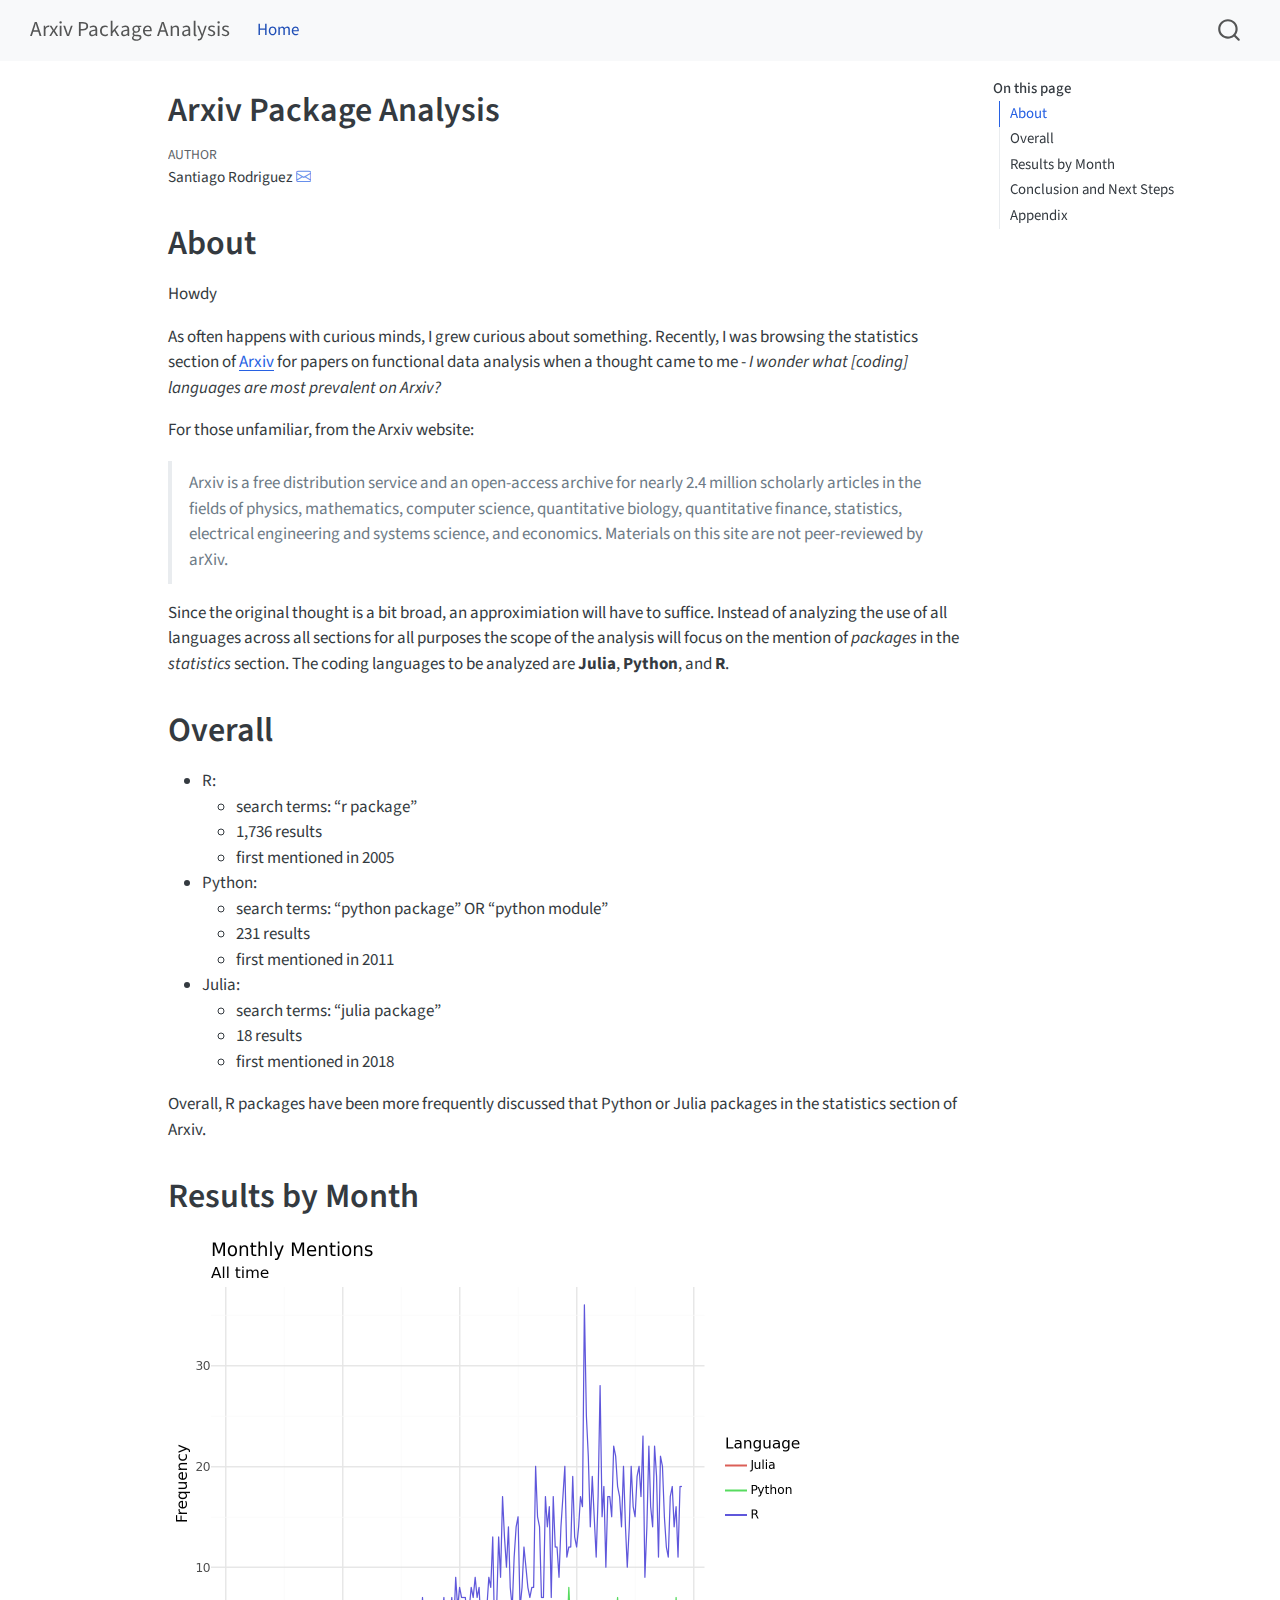
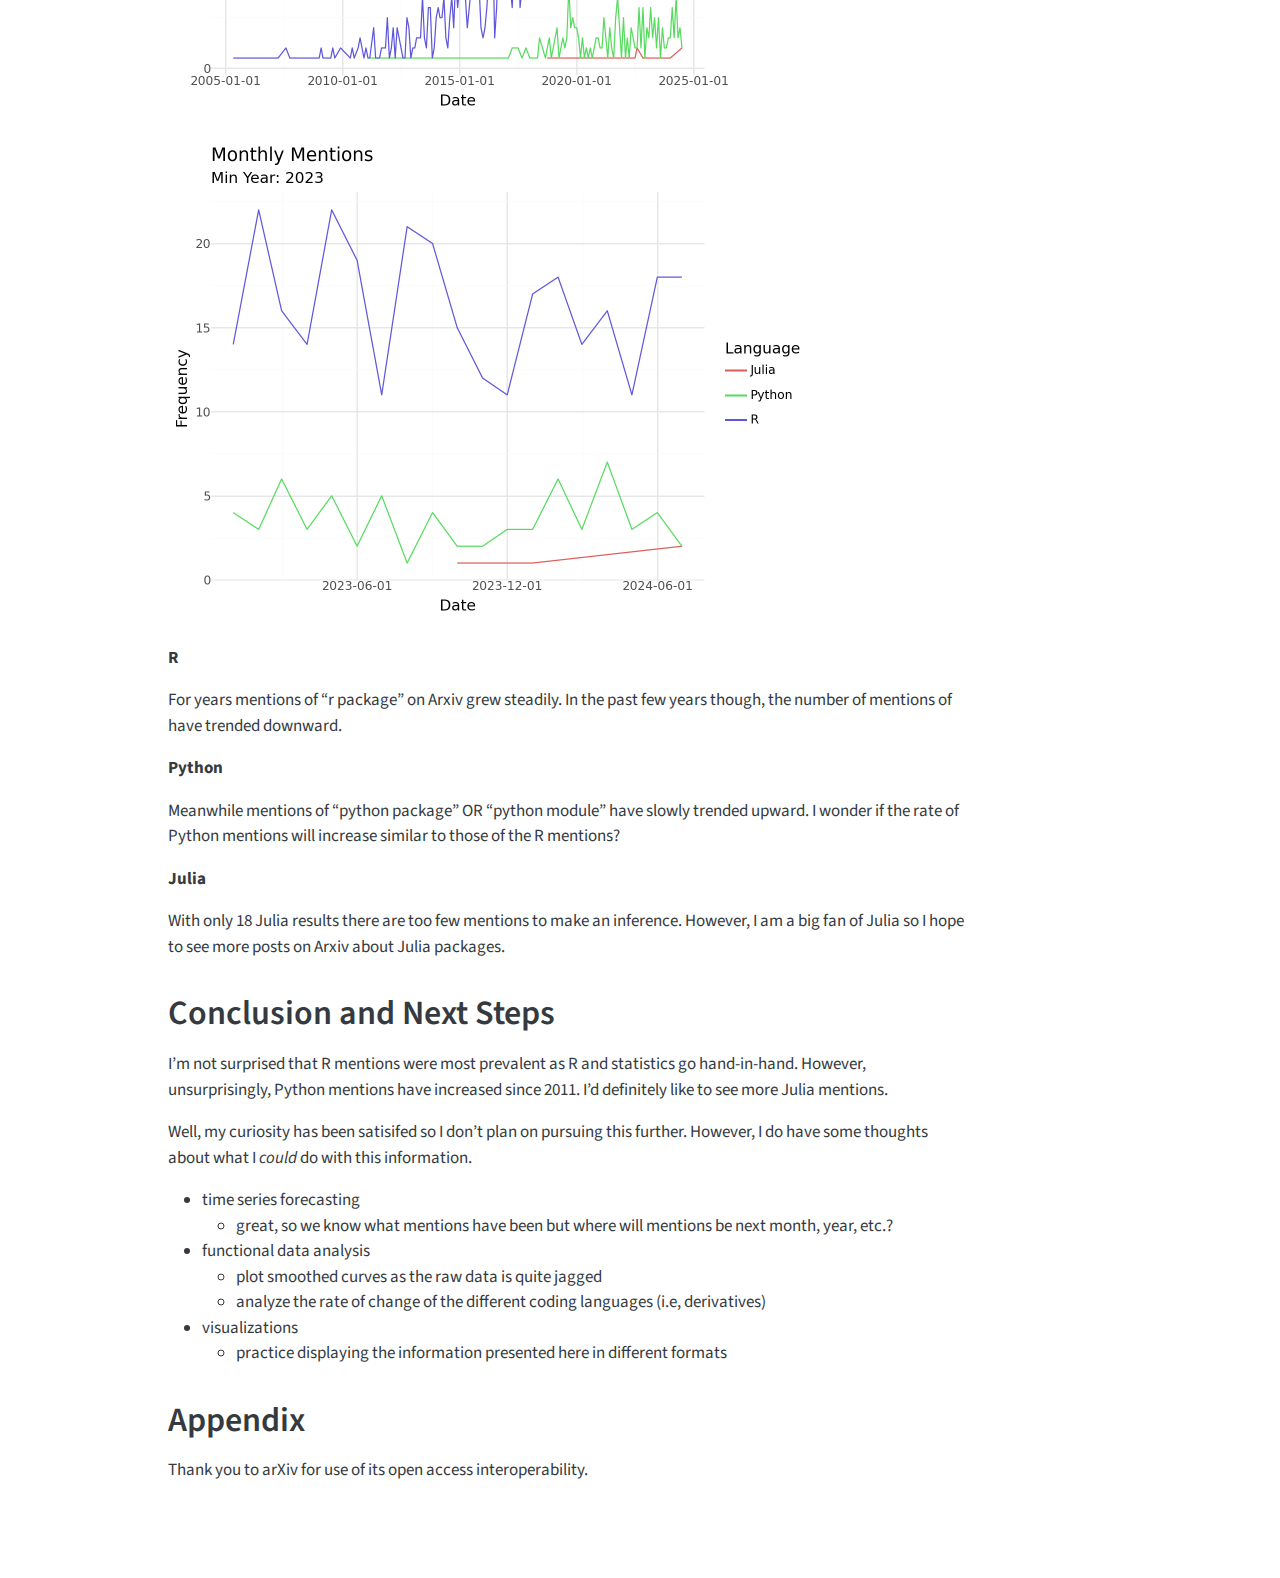
==== docs/index.html @ 2f2818fb "rm ./analysis in favor of keeping things in root" ====
<!DOCTYPE html>
<html xmlns="http://www.w3.org/1999/xhtml" lang="en" xml:lang="en"><head>

<meta charset="utf-8">
<meta name="generator" content="quarto-1.5.54">

<meta name="viewport" content="width=device-width, initial-scale=1.0, user-scalable=yes">

<meta name="author" content="Santiago Rodriguez">

<title>Arxiv Package Analysis</title>
<style>
code{white-space: pre-wrap;}
span.smallcaps{font-variant: small-caps;}
div.columns{display: flex; gap: min(4vw, 1.5em);}
div.column{flex: auto; overflow-x: auto;}
div.hanging-indent{margin-left: 1.5em; text-indent: -1.5em;}
ul.task-list{list-style: none;}
ul.task-list li input[type="checkbox"] {
  width: 0.8em;
  margin: 0 0.8em 0.2em -1em; /* quarto-specific, see https://github.com/quarto-dev/quarto-cli/issues/4556 */ 
  vertical-align: middle;
}
</style>


<script src="site_libs/quarto-nav/quarto-nav.js"></script>
<script src="site_libs/quarto-nav/headroom.min.js"></script>
<script src="site_libs/clipboard/clipboard.min.js"></script>
<script src="site_libs/quarto-search/autocomplete.umd.js"></script>
<script src="site_libs/quarto-search/fuse.min.js"></script>
<script src="site_libs/quarto-search/quarto-search.js"></script>
<meta name="quarto:offset" content="./">
<script src="site_libs/quarto-html/quarto.js"></script>
<script src="site_libs/quarto-html/popper.min.js"></script>
<script src="site_libs/quarto-html/tippy.umd.min.js"></script>
<script src="site_libs/quarto-html/anchor.min.js"></script>
<link href="site_libs/quarto-html/tippy.css" rel="stylesheet">
<link href="site_libs/quarto-html/quarto-syntax-highlighting.css" rel="stylesheet" id="quarto-text-highlighting-styles">
<script src="site_libs/bootstrap/bootstrap.min.js"></script>
<link href="site_libs/bootstrap/bootstrap-icons.css" rel="stylesheet">
<link href="site_libs/bootstrap/bootstrap.min.css" rel="stylesheet" id="quarto-bootstrap" data-mode="light">
<script id="quarto-search-options" type="application/json">{
  "location": "navbar",
  "copy-button": false,
  "collapse-after": 3,
  "panel-placement": "end",
  "type": "overlay",
  "limit": 50,
  "keyboard-shortcut": [
    "f",
    "/",
    "s"
  ],
  "show-item-context": false,
  "language": {
    "search-no-results-text": "No results",
    "search-matching-documents-text": "matching documents",
    "search-copy-link-title": "Copy link to search",
    "search-hide-matches-text": "Hide additional matches",
    "search-more-match-text": "more match in this document",
    "search-more-matches-text": "more matches in this document",
    "search-clear-button-title": "Clear",
    "search-text-placeholder": "",
    "search-detached-cancel-button-title": "Cancel",
    "search-submit-button-title": "Submit",
    "search-label": "Search"
  }
}</script>


<link rel="stylesheet" href="styles.css">
</head>

<body class="nav-fixed">

<div id="quarto-search-results"></div>
  <header id="quarto-header" class="headroom fixed-top">
    <nav class="navbar navbar-expand-lg " data-bs-theme="dark">
      <div class="navbar-container container-fluid">
      <div class="navbar-brand-container mx-auto">
    <a class="navbar-brand" href="./index.html">
    <span class="navbar-title">Arxiv Package Analysis</span>
    </a>
  </div>
            <div id="quarto-search" class="" title="Search"></div>
          <button class="navbar-toggler" type="button" data-bs-toggle="collapse" data-bs-target="#navbarCollapse" aria-controls="navbarCollapse" role="menu" aria-expanded="false" aria-label="Toggle navigation" onclick="if (window.quartoToggleHeadroom) { window.quartoToggleHeadroom(); }">
  <span class="navbar-toggler-icon"></span>
</button>
          <div class="collapse navbar-collapse" id="navbarCollapse">
            <ul class="navbar-nav navbar-nav-scroll me-auto">
  <li class="nav-item">
    <a class="nav-link active" href="./index.html" aria-current="page"> 
<span class="menu-text">Home</span></a>
  </li>  
  <li class="nav-item compact">
    <a class="nav-link" href="./about.qmd"> 
<span class="menu-text"></span></a>
  </li>  
</ul>
          </div> <!-- /navcollapse -->
            <div class="quarto-navbar-tools">
</div>
      </div> <!-- /container-fluid -->
    </nav>
</header>
<!-- content -->
<div id="quarto-content" class="quarto-container page-columns page-rows-contents page-layout-article page-navbar">
<!-- sidebar -->
<!-- margin-sidebar -->
    <div id="quarto-margin-sidebar" class="sidebar margin-sidebar">
        <nav id="TOC" role="doc-toc" class="toc-active">
    <h2 id="toc-title">On this page</h2>
   
  <ul>
  <li><a href="#about" id="toc-about" class="nav-link active" data-scroll-target="#about">About</a></li>
  <li><a href="#overall" id="toc-overall" class="nav-link" data-scroll-target="#overall">Overall</a></li>
  <li><a href="#results-by-month" id="toc-results-by-month" class="nav-link" data-scroll-target="#results-by-month">Results by Month</a></li>
  <li><a href="#conclusion-and-next-steps" id="toc-conclusion-and-next-steps" class="nav-link" data-scroll-target="#conclusion-and-next-steps">Conclusion and Next Steps</a></li>
  <li><a href="#appendix" id="toc-appendix" class="nav-link" data-scroll-target="#appendix">Appendix</a></li>
  </ul>
</nav>
    </div>
<!-- main -->
<main class="content" id="quarto-document-content">

<header id="title-block-header" class="quarto-title-block default">
<div class="quarto-title">
<h1 class="title">Arxiv Package Analysis</h1>
</div>



<div class="quarto-title-meta">

    <div>
    <div class="quarto-title-meta-heading">Author</div>
    <div class="quarto-title-meta-contents">
             <p>Santiago Rodriguez <a href="mailto:santiago.rodriguez@thealgo.group" class="quarto-title-author-email"><i class="bi bi-envelope"></i></a> </p>
          </div>
  </div>
    
  
    
  </div>
  


</header>


<section id="about" class="level1">
<h1>About</h1>
<p>Howdy</p>
<p>As often happens with curious minds, I grew curious about something. Recently, I was browsing the statistics section of <a href="https://arxiv.org/">Arxiv</a> for papers on functional data analysis when a thought came to me - <em>I wonder what [coding] languages are most prevalent on Arxiv?</em></p>
<p>For those unfamiliar, from the Arxiv website:</p>
<blockquote class="blockquote">
<p>Arxiv is a free distribution service and an open-access archive for nearly 2.4 million scholarly articles in the fields of physics, mathematics, computer science, quantitative biology, quantitative finance, statistics, electrical engineering and systems science, and economics. Materials on this site are not peer-reviewed by arXiv.</p>
</blockquote>
<p>Since the original thought is a bit broad, an approximiation will have to suffice. Instead of analyzing the use of all languages across all sections for all purposes the scope of the analysis will focus on the mention of <em>packages</em> in the <em>statistics</em> section. The coding languages to be analyzed are <strong>Julia</strong>, <strong>Python</strong>, and <strong>R</strong>.</p>
</section>
<section id="overall" class="level1">
<h1>Overall</h1>
<ul>
<li>R:
<ul>
<li>search terms: “r package”</li>
<li>1,736 results</li>
<li>first mentioned in 2005</li>
</ul></li>
<li>Python:
<ul>
<li>search terms: “python package” OR “python module”</li>
<li>231 results</li>
<li>first mentioned in 2011</li>
</ul></li>
<li>Julia:
<ul>
<li>search terms: “julia package”</li>
<li>18 results</li>
<li>first mentioned in 2018</li>
</ul></li>
</ul>
<p>Overall, R packages have been more frequently discussed that Python or Julia packages in the statistics section of Arxiv.</p>
</section>
<section id="results-by-month" class="level1">
<h1>Results by Month</h1>
<div id="67037e41" class="cell" data-execution_count="12">
<div class="cell-output cell-output-display">
<div>
<figure class="figure">
<p><img src="index_files/figure-html/cell-13-output-1.png" width="640" height="480" class="figure-img"></p>
</figure>
</div>
</div>
</div>
<div id="51ab9afc" class="cell" data-execution_count="13">
<div class="cell-output cell-output-display">
<div>
<figure class="figure">
<p><img src="index_files/figure-html/cell-14-output-1.png" width="640" height="480" class="figure-img"></p>
</figure>
</div>
</div>
</div>
<p><strong>R</strong></p>
<p>For years mentions of “r package” on Arxiv grew steadily. In the past few years though, the number of mentions of have trended downward.</p>
<p><strong>Python</strong></p>
<p>Meanwhile mentions of “python package” OR “python module” have slowly trended upward. I wonder if the rate of Python mentions will increase similar to those of the R mentions?</p>
<p><strong>Julia</strong></p>
<p>With only 18 Julia results there are too few mentions to make an inference. However, I am a big fan of Julia so I hope to see more posts on Arxiv about Julia packages.</p>
</section>
<section id="conclusion-and-next-steps" class="level1">
<h1>Conclusion and Next Steps</h1>
<p>I’m not surprised that R mentions were most prevalent as R and statistics go hand-in-hand. However, unsurprisingly, Python mentions have increased since 2011. I’d definitely like to see more Julia mentions.</p>
<p>Well, my curiosity has been satisifed so I don’t plan on pursuing this further. However, I do have some thoughts about what I <em>could</em> do with this information.</p>
<ul>
<li>time series forecasting
<ul>
<li>great, so we know what mentions have been but where will mentions be next month, year, etc.?</li>
</ul></li>
<li>functional data analysis
<ul>
<li>plot smoothed curves as the raw data is quite jagged</li>
<li>analyze the rate of change of the different coding languages (i.e, derivatives)</li>
</ul></li>
<li>visualizations
<ul>
<li>practice displaying the information presented here in different formats</li>
</ul></li>
</ul>
</section>
<section id="appendix" class="level1">
<h1>Appendix</h1>
<p>Thank you to arXiv for use of its open access interoperability.</p>


</section>

</main> <!-- /main -->
<script id="quarto-html-after-body" type="application/javascript">
window.document.addEventListener("DOMContentLoaded", function (event) {
  const toggleBodyColorMode = (bsSheetEl) => {
    const mode = bsSheetEl.getAttribute("data-mode");
    const bodyEl = window.document.querySelector("body");
    if (mode === "dark") {
      bodyEl.classList.add("quarto-dark");
      bodyEl.classList.remove("quarto-light");
    } else {
      bodyEl.classList.add("quarto-light");
      bodyEl.classList.remove("quarto-dark");
    }
  }
  const toggleBodyColorPrimary = () => {
    const bsSheetEl = window.document.querySelector("link#quarto-bootstrap");
    if (bsSheetEl) {
      toggleBodyColorMode(bsSheetEl);
    }
  }
  toggleBodyColorPrimary();  
  const icon = "";
  const anchorJS = new window.AnchorJS();
  anchorJS.options = {
    placement: 'right',
    icon: icon
  };
  anchorJS.add('.anchored');
  const isCodeAnnotation = (el) => {
    for (const clz of el.classList) {
      if (clz.startsWith('code-annotation-')) {                     
        return true;
      }
    }
    return false;
  }
  const onCopySuccess = function(e) {
    // button target
    const button = e.trigger;
    // don't keep focus
    button.blur();
    // flash "checked"
    button.classList.add('code-copy-button-checked');
    var currentTitle = button.getAttribute("title");
    button.setAttribute("title", "Copied!");
    let tooltip;
    if (window.bootstrap) {
      button.setAttribute("data-bs-toggle", "tooltip");
      button.setAttribute("data-bs-placement", "left");
      button.setAttribute("data-bs-title", "Copied!");
      tooltip = new bootstrap.Tooltip(button, 
        { trigger: "manual", 
          customClass: "code-copy-button-tooltip",
          offset: [0, -8]});
      tooltip.show();    
    }
    setTimeout(function() {
      if (tooltip) {
        tooltip.hide();
        button.removeAttribute("data-bs-title");
        button.removeAttribute("data-bs-toggle");
        button.removeAttribute("data-bs-placement");
      }
      button.setAttribute("title", currentTitle);
      button.classList.remove('code-copy-button-checked');
    }, 1000);
    // clear code selection
    e.clearSelection();
  }
  const getTextToCopy = function(trigger) {
      const codeEl = trigger.previousElementSibling.cloneNode(true);
      for (const childEl of codeEl.children) {
        if (isCodeAnnotation(childEl)) {
          childEl.remove();
        }
      }
      return codeEl.innerText;
  }
  const clipboard = new window.ClipboardJS('.code-copy-button:not([data-in-quarto-modal])', {
    text: getTextToCopy
  });
  clipboard.on('success', onCopySuccess);
  if (window.document.getElementById('quarto-embedded-source-code-modal')) {
    // For code content inside modals, clipBoardJS needs to be initialized with a container option
    // TODO: Check when it could be a function (https://github.com/zenorocha/clipboard.js/issues/860)
    const clipboardModal = new window.ClipboardJS('.code-copy-button[data-in-quarto-modal]', {
      text: getTextToCopy,
      container: window.document.getElementById('quarto-embedded-source-code-modal')
    });
    clipboardModal.on('success', onCopySuccess);
  }
    var localhostRegex = new RegExp(/^(?:http|https):\/\/localhost\:?[0-9]*\//);
    var mailtoRegex = new RegExp(/^mailto:/);
      var filterRegex = new RegExp('/' + window.location.host + '/');
    var isInternal = (href) => {
        return filterRegex.test(href) || localhostRegex.test(href) || mailtoRegex.test(href);
    }
    // Inspect non-navigation links and adorn them if external
 	var links = window.document.querySelectorAll('a[href]:not(.nav-link):not(.navbar-brand):not(.toc-action):not(.sidebar-link):not(.sidebar-item-toggle):not(.pagination-link):not(.no-external):not([aria-hidden]):not(.dropdown-item):not(.quarto-navigation-tool):not(.about-link)');
    for (var i=0; i<links.length; i++) {
      const link = links[i];
      if (!isInternal(link.href)) {
        // undo the damage that might have been done by quarto-nav.js in the case of
        // links that we want to consider external
        if (link.dataset.originalHref !== undefined) {
          link.href = link.dataset.originalHref;
        }
      }
    }
  function tippyHover(el, contentFn, onTriggerFn, onUntriggerFn) {
    const config = {
      allowHTML: true,
      maxWidth: 500,
      delay: 100,
      arrow: false,
      appendTo: function(el) {
          return el.parentElement;
      },
      interactive: true,
      interactiveBorder: 10,
      theme: 'quarto',
      placement: 'bottom-start',
    };
    if (contentFn) {
      config.content = contentFn;
    }
    if (onTriggerFn) {
      config.onTrigger = onTriggerFn;
    }
    if (onUntriggerFn) {
      config.onUntrigger = onUntriggerFn;
    }
    window.tippy(el, config); 
  }
  const noterefs = window.document.querySelectorAll('a[role="doc-noteref"]');
  for (var i=0; i<noterefs.length; i++) {
    const ref = noterefs[i];
    tippyHover(ref, function() {
      // use id or data attribute instead here
      let href = ref.getAttribute('data-footnote-href') || ref.getAttribute('href');
      try { href = new URL(href).hash; } catch {}
      const id = href.replace(/^#\/?/, "");
      const note = window.document.getElementById(id);
      if (note) {
        return note.innerHTML;
      } else {
        return "";
      }
    });
  }
  const xrefs = window.document.querySelectorAll('a.quarto-xref');
  const processXRef = (id, note) => {
    // Strip column container classes
    const stripColumnClz = (el) => {
      el.classList.remove("page-full", "page-columns");
      if (el.children) {
        for (const child of el.children) {
          stripColumnClz(child);
        }
      }
    }
    stripColumnClz(note)
    if (id === null || id.startsWith('sec-')) {
      // Special case sections, only their first couple elements
      const container = document.createElement("div");
      if (note.children && note.children.length > 2) {
        container.appendChild(note.children[0].cloneNode(true));
        for (let i = 1; i < note.children.length; i++) {
          const child = note.children[i];
          if (child.tagName === "P" && child.innerText === "") {
            continue;
          } else {
            container.appendChild(child.cloneNode(true));
            break;
          }
        }
        if (window.Quarto?.typesetMath) {
          window.Quarto.typesetMath(container);
        }
        return container.innerHTML
      } else {
        if (window.Quarto?.typesetMath) {
          window.Quarto.typesetMath(note);
        }
        return note.innerHTML;
      }
    } else {
      // Remove any anchor links if they are present
      const anchorLink = note.querySelector('a.anchorjs-link');
      if (anchorLink) {
        anchorLink.remove();
      }
      if (window.Quarto?.typesetMath) {
        window.Quarto.typesetMath(note);
      }
      // TODO in 1.5, we should make sure this works without a callout special case
      if (note.classList.contains("callout")) {
        return note.outerHTML;
      } else {
        return note.innerHTML;
      }
    }
  }
  for (var i=0; i<xrefs.length; i++) {
    const xref = xrefs[i];
    tippyHover(xref, undefined, function(instance) {
      instance.disable();
      let url = xref.getAttribute('href');
      let hash = undefined; 
      if (url.startsWith('#')) {
        hash = url;
      } else {
        try { hash = new URL(url).hash; } catch {}
      }
      if (hash) {
        const id = hash.replace(/^#\/?/, "");
        const note = window.document.getElementById(id);
        if (note !== null) {
          try {
            const html = processXRef(id, note.cloneNode(true));
            instance.setContent(html);
          } finally {
            instance.enable();
            instance.show();
          }
        } else {
          // See if we can fetch this
          fetch(url.split('#')[0])
          .then(res => res.text())
          .then(html => {
            const parser = new DOMParser();
            const htmlDoc = parser.parseFromString(html, "text/html");
            const note = htmlDoc.getElementById(id);
            if (note !== null) {
              const html = processXRef(id, note);
              instance.setContent(html);
            } 
          }).finally(() => {
            instance.enable();
            instance.show();
          });
        }
      } else {
        // See if we can fetch a full url (with no hash to target)
        // This is a special case and we should probably do some content thinning / targeting
        fetch(url)
        .then(res => res.text())
        .then(html => {
          const parser = new DOMParser();
          const htmlDoc = parser.parseFromString(html, "text/html");
          const note = htmlDoc.querySelector('main.content');
          if (note !== null) {
            // This should only happen for chapter cross references
            // (since there is no id in the URL)
            // remove the first header
            if (note.children.length > 0 && note.children[0].tagName === "HEADER") {
              note.children[0].remove();
            }
            const html = processXRef(null, note);
            instance.setContent(html);
          } 
        }).finally(() => {
          instance.enable();
          instance.show();
        });
      }
    }, function(instance) {
    });
  }
      let selectedAnnoteEl;
      const selectorForAnnotation = ( cell, annotation) => {
        let cellAttr = 'data-code-cell="' + cell + '"';
        let lineAttr = 'data-code-annotation="' +  annotation + '"';
        const selector = 'span[' + cellAttr + '][' + lineAttr + ']';
        return selector;
      }
      const selectCodeLines = (annoteEl) => {
        const doc = window.document;
        const targetCell = annoteEl.getAttribute("data-target-cell");
        const targetAnnotation = annoteEl.getAttribute("data-target-annotation");
        const annoteSpan = window.document.querySelector(selectorForAnnotation(targetCell, targetAnnotation));
        const lines = annoteSpan.getAttribute("data-code-lines").split(",");
        const lineIds = lines.map((line) => {
          return targetCell + "-" + line;
        })
        let top = null;
        let height = null;
        let parent = null;
        if (lineIds.length > 0) {
            //compute the position of the single el (top and bottom and make a div)
            const el = window.document.getElementById(lineIds[0]);
            top = el.offsetTop;
            height = el.offsetHeight;
            parent = el.parentElement.parentElement;
          if (lineIds.length > 1) {
            const lastEl = window.document.getElementById(lineIds[lineIds.length - 1]);
            const bottom = lastEl.offsetTop + lastEl.offsetHeight;
            height = bottom - top;
          }
          if (top !== null && height !== null && parent !== null) {
            // cook up a div (if necessary) and position it 
            let div = window.document.getElementById("code-annotation-line-highlight");
            if (div === null) {
              div = window.document.createElement("div");
              div.setAttribute("id", "code-annotation-line-highlight");
              div.style.position = 'absolute';
              parent.appendChild(div);
            }
            div.style.top = top - 2 + "px";
            div.style.height = height + 4 + "px";
            div.style.left = 0;
            let gutterDiv = window.document.getElementById("code-annotation-line-highlight-gutter");
            if (gutterDiv === null) {
              gutterDiv = window.document.createElement("div");
              gutterDiv.setAttribute("id", "code-annotation-line-highlight-gutter");
              gutterDiv.style.position = 'absolute';
              const codeCell = window.document.getElementById(targetCell);
              const gutter = codeCell.querySelector('.code-annotation-gutter');
              gutter.appendChild(gutterDiv);
            }
            gutterDiv.style.top = top - 2 + "px";
            gutterDiv.style.height = height + 4 + "px";
          }
          selectedAnnoteEl = annoteEl;
        }
      };
      const unselectCodeLines = () => {
        const elementsIds = ["code-annotation-line-highlight", "code-annotation-line-highlight-gutter"];
        elementsIds.forEach((elId) => {
          const div = window.document.getElementById(elId);
          if (div) {
            div.remove();
          }
        });
        selectedAnnoteEl = undefined;
      };
        // Handle positioning of the toggle
    window.addEventListener(
      "resize",
      throttle(() => {
        elRect = undefined;
        if (selectedAnnoteEl) {
          selectCodeLines(selectedAnnoteEl);
        }
      }, 10)
    );
    function throttle(fn, ms) {
    let throttle = false;
    let timer;
      return (...args) => {
        if(!throttle) { // first call gets through
            fn.apply(this, args);
            throttle = true;
        } else { // all the others get throttled
            if(timer) clearTimeout(timer); // cancel #2
            timer = setTimeout(() => {
              fn.apply(this, args);
              timer = throttle = false;
            }, ms);
        }
      };
    }
      // Attach click handler to the DT
      const annoteDls = window.document.querySelectorAll('dt[data-target-cell]');
      for (const annoteDlNode of annoteDls) {
        annoteDlNode.addEventListener('click', (event) => {
          const clickedEl = event.target;
          if (clickedEl !== selectedAnnoteEl) {
            unselectCodeLines();
            const activeEl = window.document.querySelector('dt[data-target-cell].code-annotation-active');
            if (activeEl) {
              activeEl.classList.remove('code-annotation-active');
            }
            selectCodeLines(clickedEl);
            clickedEl.classList.add('code-annotation-active');
          } else {
            // Unselect the line
            unselectCodeLines();
            clickedEl.classList.remove('code-annotation-active');
          }
        });
      }
  const findCites = (el) => {
    const parentEl = el.parentElement;
    if (parentEl) {
      const cites = parentEl.dataset.cites;
      if (cites) {
        return {
          el,
          cites: cites.split(' ')
        };
      } else {
        return findCites(el.parentElement)
      }
    } else {
      return undefined;
    }
  };
  var bibliorefs = window.document.querySelectorAll('a[role="doc-biblioref"]');
  for (var i=0; i<bibliorefs.length; i++) {
    const ref = bibliorefs[i];
    const citeInfo = findCites(ref);
    if (citeInfo) {
      tippyHover(citeInfo.el, function() {
        var popup = window.document.createElement('div');
        citeInfo.cites.forEach(function(cite) {
          var citeDiv = window.document.createElement('div');
          citeDiv.classList.add('hanging-indent');
          citeDiv.classList.add('csl-entry');
          var biblioDiv = window.document.getElementById('ref-' + cite);
          if (biblioDiv) {
            citeDiv.innerHTML = biblioDiv.innerHTML;
          }
          popup.appendChild(citeDiv);
        });
        return popup.innerHTML;
      });
    }
  }
});
</script>
</div> <!-- /content -->




</body></html>
---- docs/site_libs/quarto-html/tippy.css ----
.tippy-box[data-animation=fade][data-state=hidden]{opacity:0}[data-tippy-root]{max-width:calc(100vw - 10px)}.tippy-box{position:relative;background-color:#333;color:#fff;border-radius:4px;font-size:14px;line-height:1.4;white-space:normal;outline:0;transition-property:transform,visibility,opacity}.tippy-box[data-placement^=top]>.tippy-arrow{bottom:0}.tippy-box[data-placement^=top]>.tippy-arrow:before{bottom:-7px;left:0;border-width:8px 8px 0;border-top-color:initial;transform-origin:center top}.tippy-box[data-placement^=bottom]>.tippy-arrow{top:0}.tippy-box[data-placement^=bottom]>.tippy-arrow:before{top:-7px;left:0;border-width:0 8px 8px;border-bottom-color:initial;transform-origin:center bottom}.tippy-box[data-placement^=left]>.tippy-arrow{right:0}.tippy-box[data-placement^=left]>.tippy-arrow:before{border-width:8px 0 8px 8px;border-left-color:initial;right:-7px;transform-origin:center left}.tippy-box[data-placement^=right]>.tippy-arrow{left:0}.tippy-box[data-placement^=right]>.tippy-arrow:before{left:-7px;border-width:8px 8px 8px 0;border-right-color:initial;transform-origin:center right}.tippy-box[data-inertia][data-state=visible]{transition-timing-function:cubic-bezier(.54,1.5,.38,1.11)}.tippy-arrow{width:16px;height:16px;color:#333}.tippy-arrow:before{content:"";position:absolute;border-color:transparent;border-style:solid}.tippy-content{position:relative;padding:5px 9px;z-index:1}
---- docs/site_libs/quarto-html/quarto-syntax-highlighting.css ----
/* quarto syntax highlight colors */
:root {
  --quarto-hl-ot-color: #003B4F;
  --quarto-hl-at-color: #657422;
  --quarto-hl-ss-color: #20794D;
  --quarto-hl-an-color: #5E5E5E;
  --quarto-hl-fu-color: #4758AB;
  --quarto-hl-st-color: #20794D;
  --quarto-hl-cf-color: #003B4F;
  --quarto-hl-op-color: #5E5E5E;
  --quarto-hl-er-color: #AD0000;
  --quarto-hl-bn-color: #AD0000;
  --quarto-hl-al-color: #AD0000;
  --quarto-hl-va-color: #111111;
  --quarto-hl-bu-color: inherit;
  --quarto-hl-ex-color: inherit;
  --quarto-hl-pp-color: #AD0000;
  --quarto-hl-in-color: #5E5E5E;
  --quarto-hl-vs-color: #20794D;
  --quarto-hl-wa-color: #5E5E5E;
  --quarto-hl-do-color: #5E5E5E;
  --quarto-hl-im-color: #00769E;
  --quarto-hl-ch-color: #20794D;
  --quarto-hl-dt-color: #AD0000;
  --quarto-hl-fl-color: #AD0000;
  --quarto-hl-co-color: #5E5E5E;
  --quarto-hl-cv-color: #5E5E5E;
  --quarto-hl-cn-color: #8f5902;
  --quarto-hl-sc-color: #5E5E5E;
  --quarto-hl-dv-color: #AD0000;
  --quarto-hl-kw-color: #003B4F;
}

/* other quarto variables */
:root {
  --quarto-font-monospace: SFMono-Regular, Menlo, Monaco, Consolas, "Liberation Mono", "Courier New", monospace;
}

pre > code.sourceCode > span {
  color: #003B4F;
}

code span {
  color: #003B4F;
}

code.sourceCode > span {
  color: #003B4F;
}

div.sourceCode,
div.sourceCode pre.sourceCode {
  color: #003B4F;
}

code span.ot {
  color: #003B4F;
  font-style: inherit;
}

code span.at {
  color: #657422;
  font-style: inherit;
}

code span.ss {
  color: #20794D;
  font-style: inherit;
}

code span.an {
  color: #5E5E5E;
  font-style: inherit;
}

code span.fu {
  color: #4758AB;
  font-style: inherit;
}

code span.st {
  color: #20794D;
  font-style: inherit;
}

code span.cf {
  color: #003B4F;
  font-weight: bold;
  font-style: inherit;
}

code span.op {
  color: #5E5E5E;
  font-style: inherit;
}

code span.er {
  color: #AD0000;
  font-style: inherit;
}

code span.bn {
  color: #AD0000;
  font-style: inherit;
}

code span.al {
  color: #AD0000;
  font-style: inherit;
}

code span.va {
  color: #111111;
  font-style: inherit;
}

code span.bu {
  font-style: inherit;
}

code span.ex {
  font-style: inherit;
}

code span.pp {
  color: #AD0000;
  font-style: inherit;
}

code span.in {
  color: #5E5E5E;
  font-style: inherit;
}

code span.vs {
  color: #20794D;
  font-style: inherit;
}

code span.wa {
  color: #5E5E5E;
  font-style: italic;
}

code span.do {
  color: #5E5E5E;
  font-style: italic;
}

code span.im {
  color: #00769E;
  font-style: inherit;
}

code span.ch {
  color: #20794D;
  font-style: inherit;
}

code span.dt {
  color: #AD0000;
  font-style: inherit;
}

code span.fl {
  color: #AD0000;
  font-style: inherit;
}

code span.co {
  color: #5E5E5E;
  font-style: inherit;
}

code span.cv {
  color: #5E5E5E;
  font-style: italic;
}

code span.cn {
  color: #8f5902;
  font-style: inherit;
}

code span.sc {
  color: #5E5E5E;
  font-style: inherit;
}

code span.dv {
  color: #AD0000;
  font-style: inherit;
}

code span.kw {
  color: #003B4F;
  font-weight: bold;
  font-style: inherit;
}

.prevent-inlining {
  content: "</";
}

/*# sourceMappingURL=debc5d5d77c3f9108843748ff7464032.css.map */
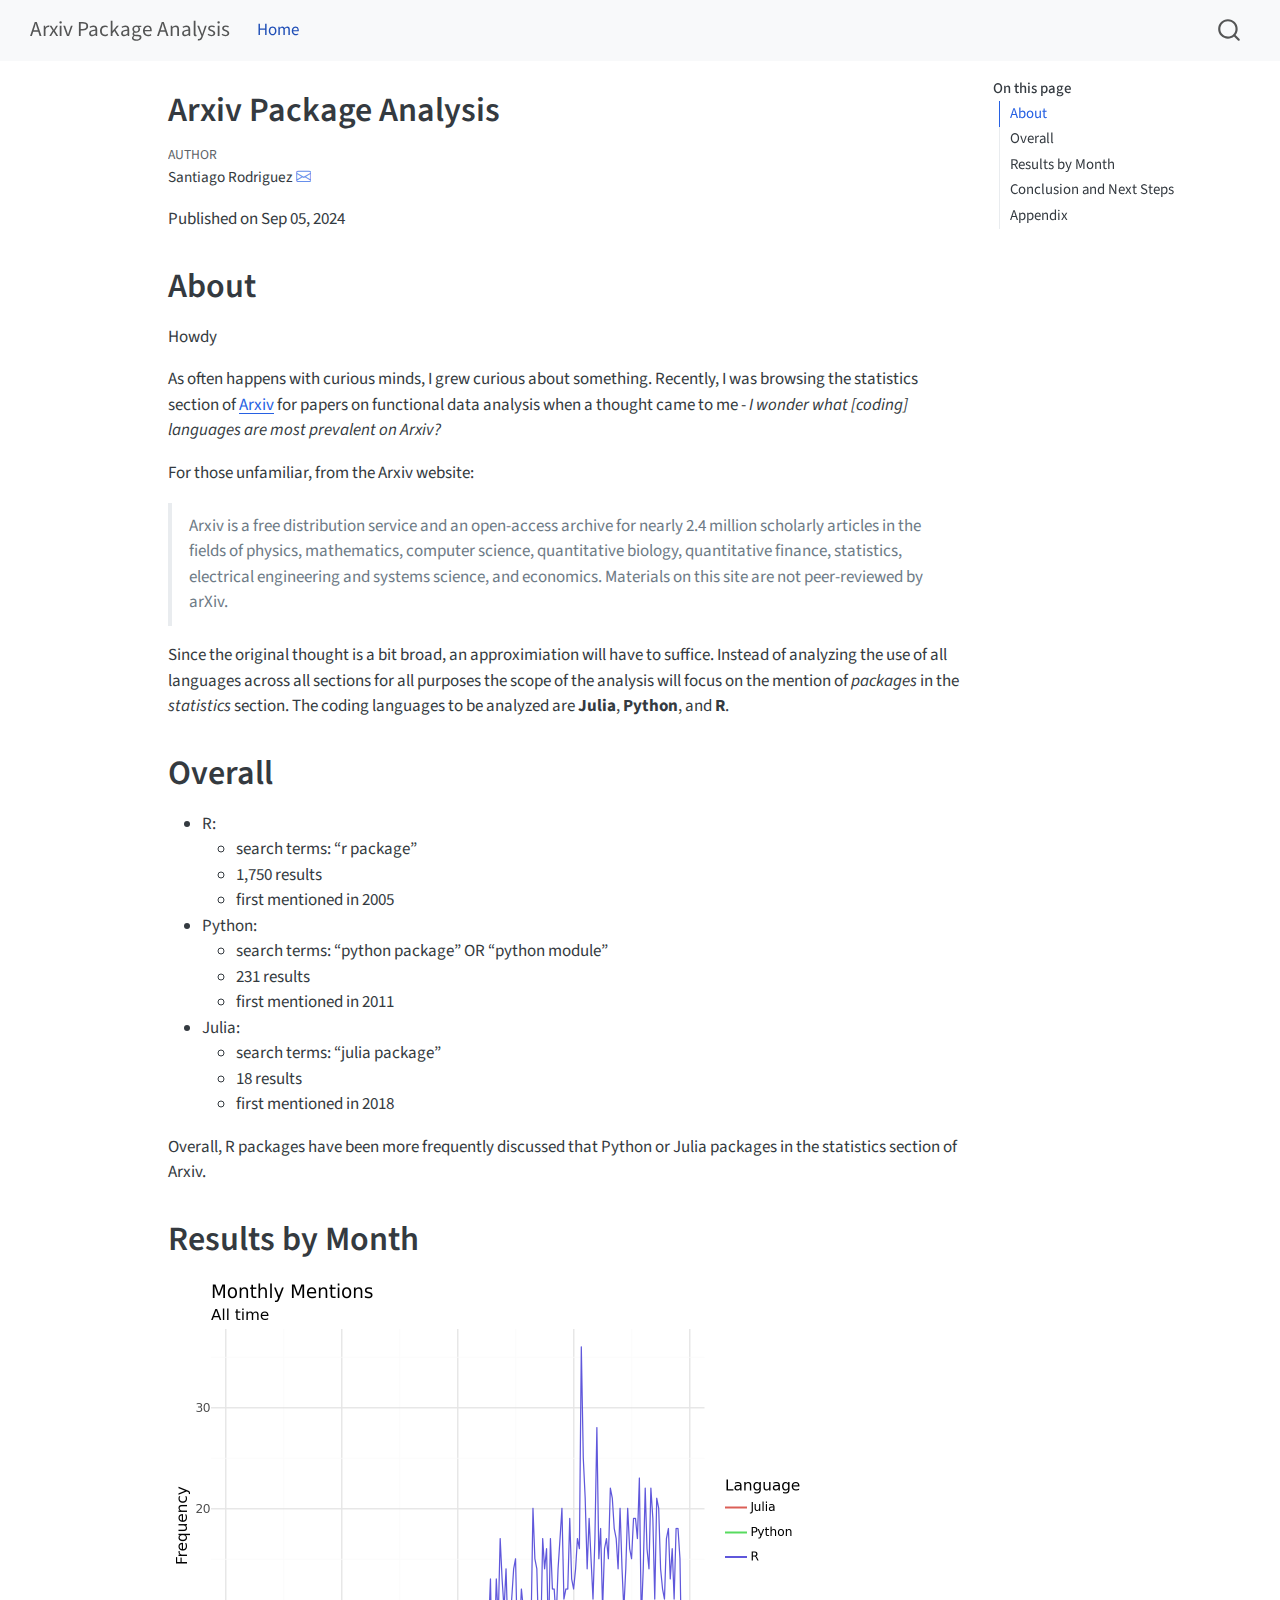
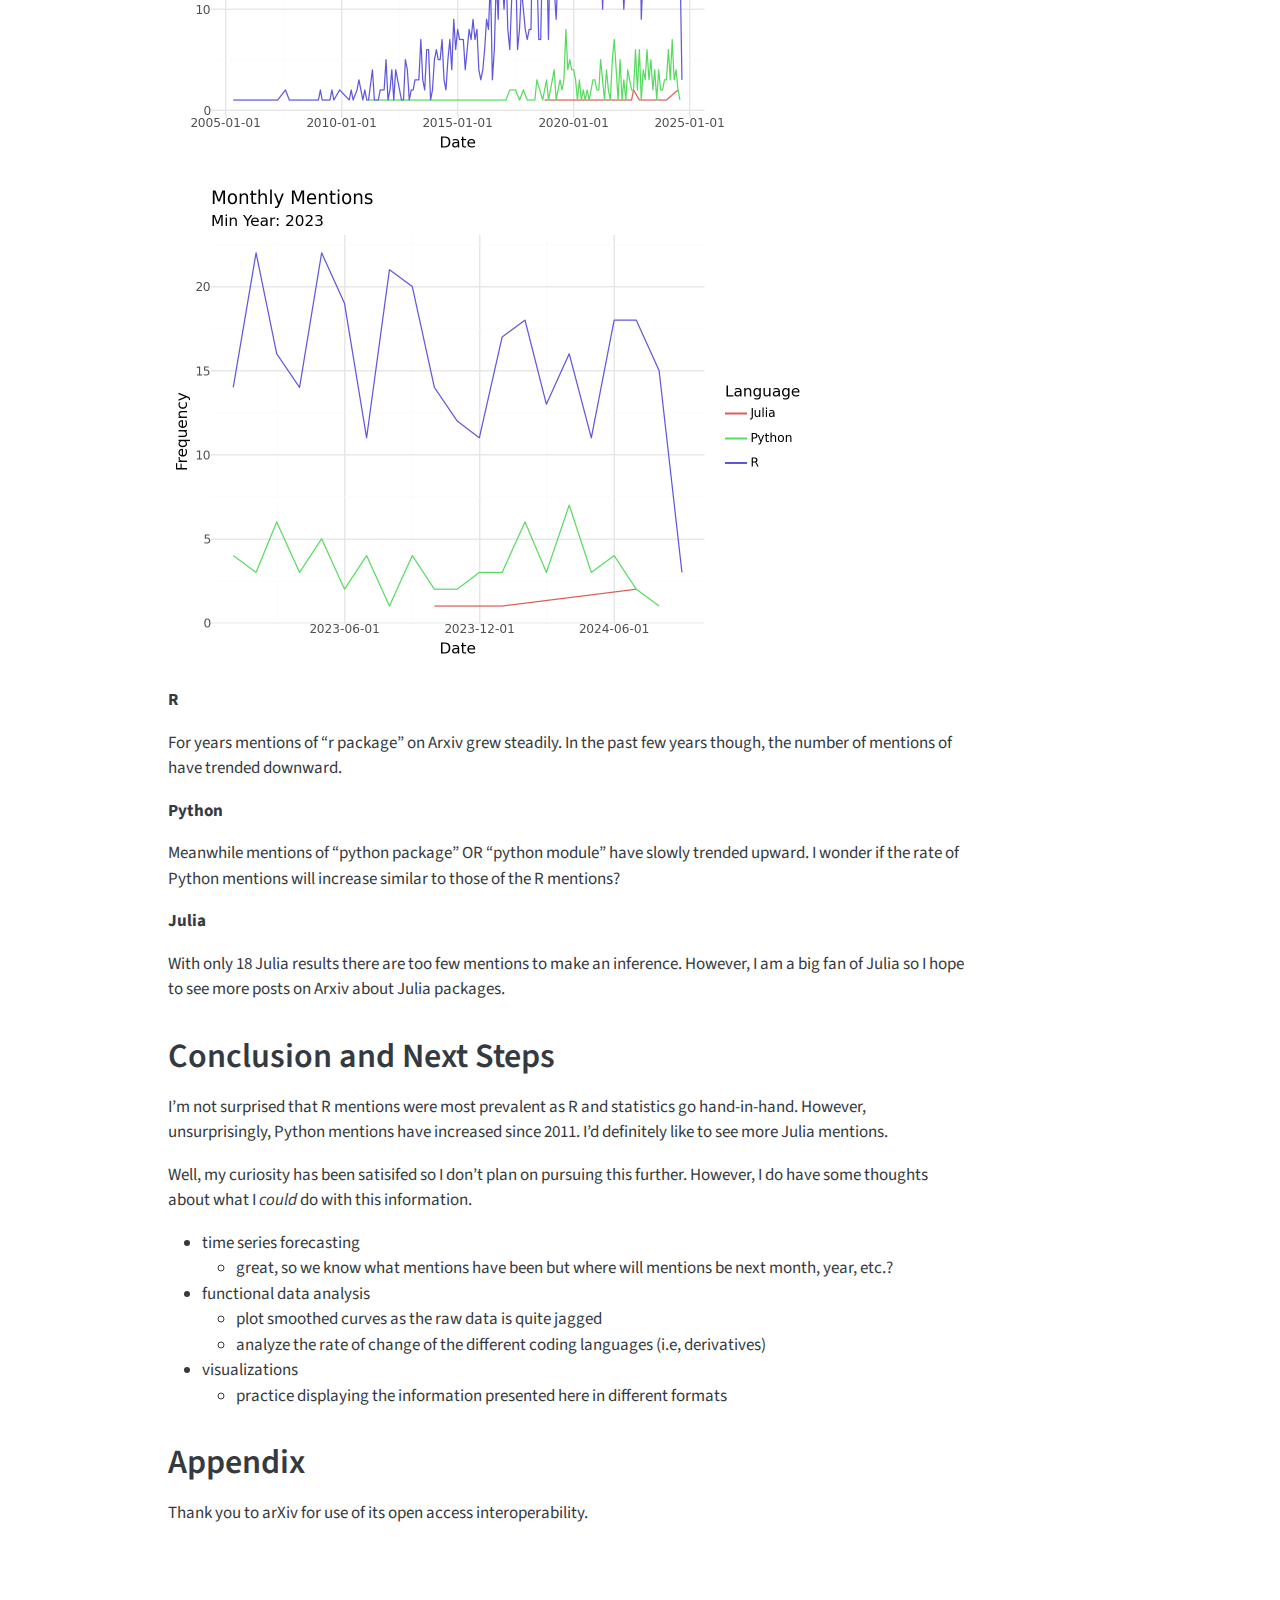
==== commit 29bd80c4: "refreshed analysis" ====
--- a/docs/index.html
+++ b/docs/index.html
@@ -149,6 +149,7 @@
 </header>
 
 
+<p>Published on Sep 05, 2024</p>
 <section id="about" class="level1">
 <h1>About</h1>
 <p>Howdy</p>
@@ -165,7 +166,7 @@
 <li>R:
 <ul>
 <li>search terms: “r package”</li>
-<li>1,736 results</li>
+<li>1,750 results</li>
 <li>first mentioned in 2005</li>
 </ul></li>
 <li>Python:
@@ -185,7 +186,7 @@
 </section>
 <section id="results-by-month" class="level1">
 <h1>Results by Month</h1>
-<div id="67037e41" class="cell" data-execution_count="12">
+<div id="29926344" class="cell" data-execution_count="12">
 <div class="cell-output cell-output-display">
 <div>
 <figure class="figure">
@@ -194,7 +195,7 @@
 </div>
 </div>
 </div>
-<div id="51ab9afc" class="cell" data-execution_count="13">
+<div id="692297a7" class="cell" data-execution_count="13">
 <div class="cell-output cell-output-display">
 <div>
 <figure class="figure">
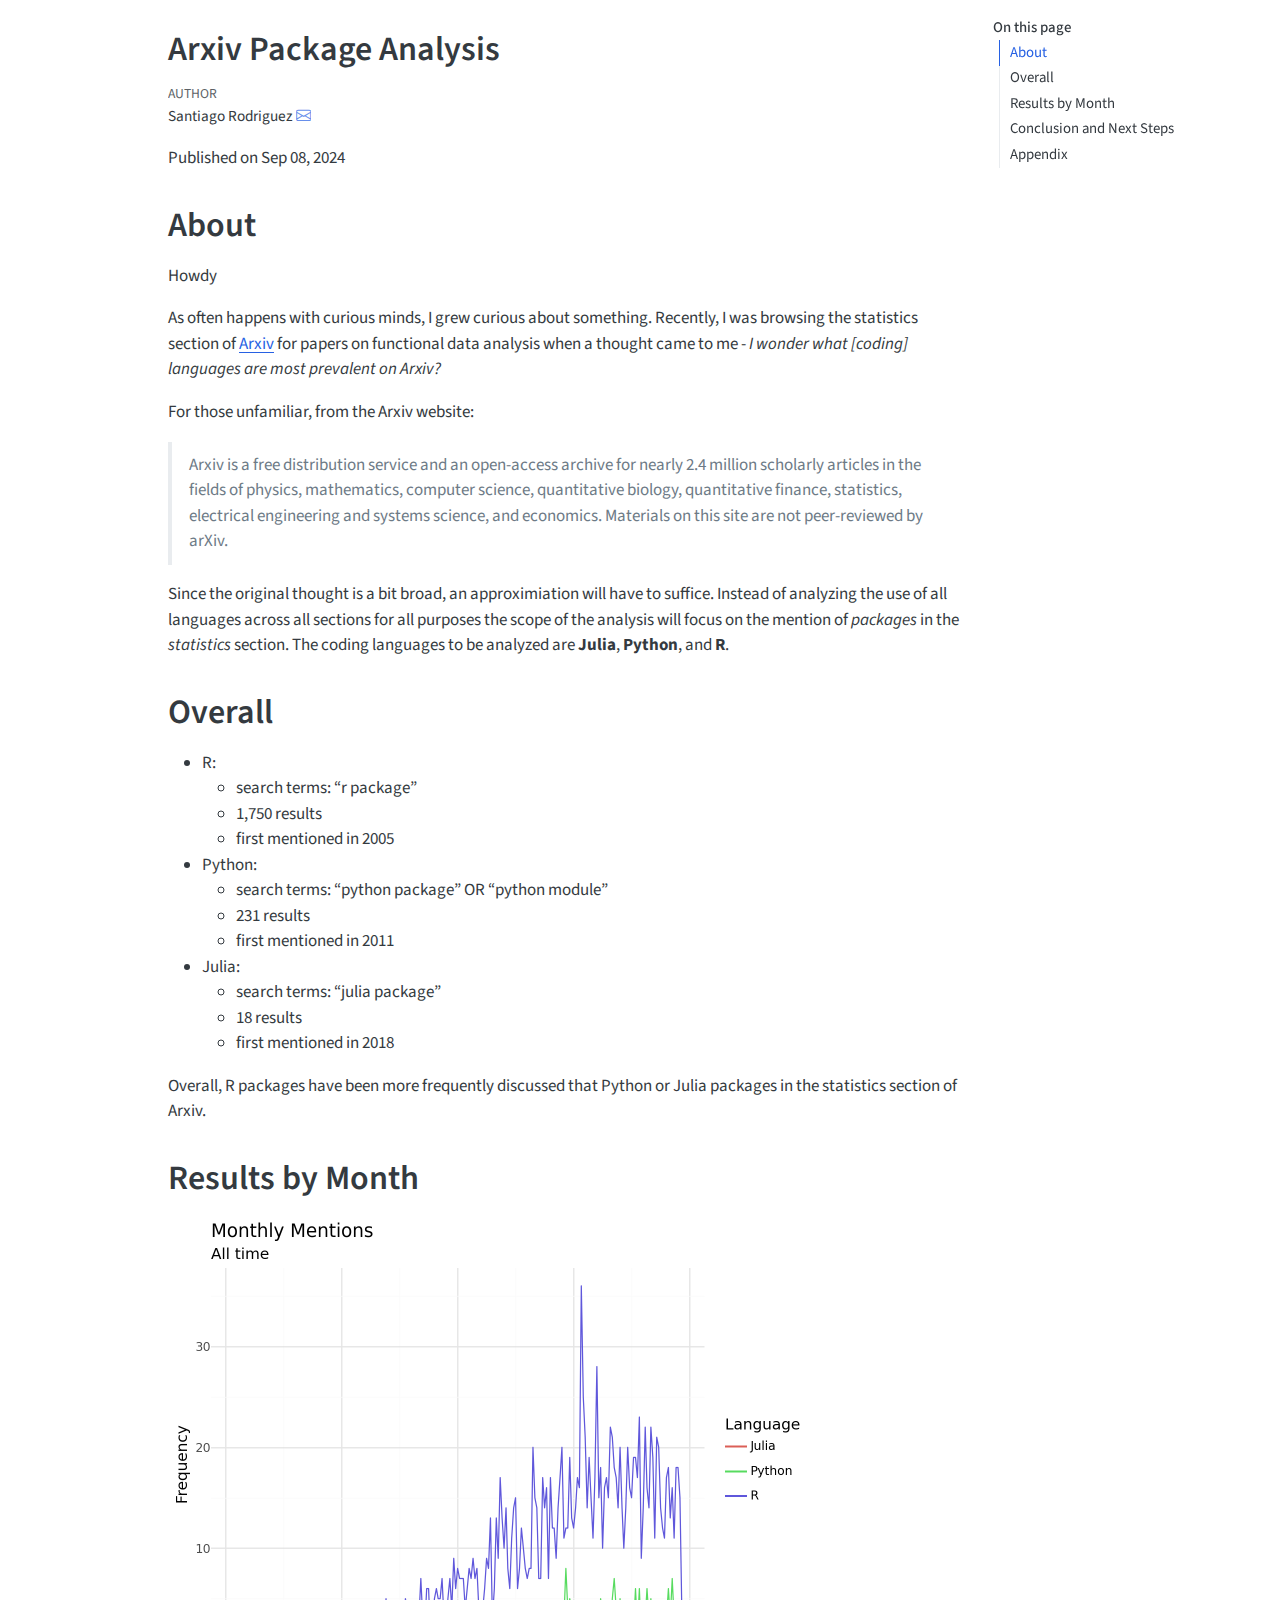
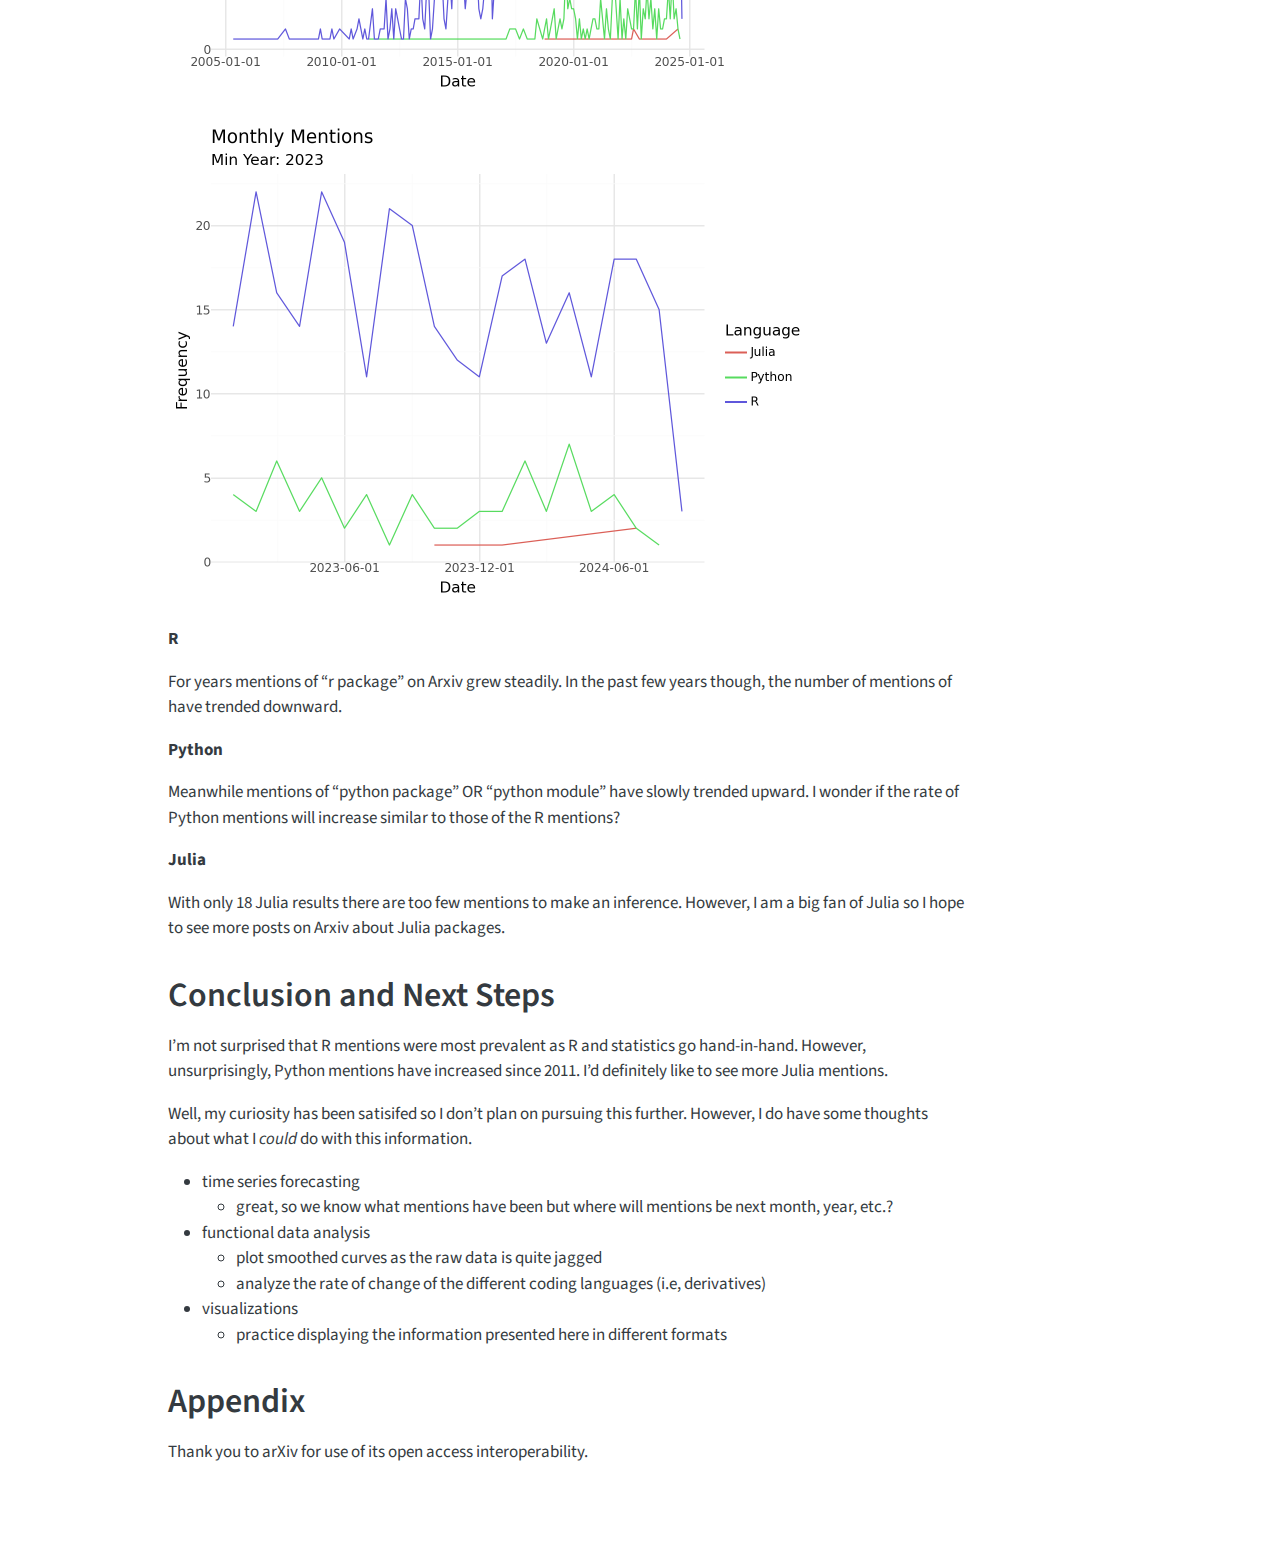
==== commit 9488bb7e: "removed about.qmd since not needed, updated quarto yaml file to remove nav bar, rerendered" ====
--- a/docs/index.html
+++ b/docs/index.html
@@ -25,7 +25,6 @@
 
 
 <script src="site_libs/quarto-nav/quarto-nav.js"></script>
-<script src="site_libs/quarto-nav/headroom.min.js"></script>
 <script src="site_libs/clipboard/clipboard.min.js"></script>
 <script src="site_libs/quarto-search/autocomplete.umd.js"></script>
 <script src="site_libs/quarto-search/fuse.min.js"></script>
@@ -41,11 +40,11 @@
 <link href="site_libs/bootstrap/bootstrap-icons.css" rel="stylesheet">
 <link href="site_libs/bootstrap/bootstrap.min.css" rel="stylesheet" id="quarto-bootstrap" data-mode="light">
 <script id="quarto-search-options" type="application/json">{
-  "location": "navbar",
+  "location": "sidebar",
   "copy-button": false,
   "collapse-after": 3,
-  "panel-placement": "end",
-  "type": "overlay",
+  "panel-placement": "start",
+  "type": "textbox",
   "limit": 50,
   "keyboard-shortcut": [
     "f",
@@ -72,40 +71,11 @@
 <link rel="stylesheet" href="styles.css">
 </head>
 
-<body class="nav-fixed">
+<body>
 
 <div id="quarto-search-results"></div>
-  <header id="quarto-header" class="headroom fixed-top">
-    <nav class="navbar navbar-expand-lg " data-bs-theme="dark">
-      <div class="navbar-container container-fluid">
-      <div class="navbar-brand-container mx-auto">
-    <a class="navbar-brand" href="./index.html">
-    <span class="navbar-title">Arxiv Package Analysis</span>
-    </a>
-  </div>
-            <div id="quarto-search" class="" title="Search"></div>
-          <button class="navbar-toggler" type="button" data-bs-toggle="collapse" data-bs-target="#navbarCollapse" aria-controls="navbarCollapse" role="menu" aria-expanded="false" aria-label="Toggle navigation" onclick="if (window.quartoToggleHeadroom) { window.quartoToggleHeadroom(); }">
-  <span class="navbar-toggler-icon"></span>
-</button>
-          <div class="collapse navbar-collapse" id="navbarCollapse">
-            <ul class="navbar-nav navbar-nav-scroll me-auto">
-  <li class="nav-item">
-    <a class="nav-link active" href="./index.html" aria-current="page"> 
-<span class="menu-text">Home</span></a>
-  </li>  
-  <li class="nav-item compact">
-    <a class="nav-link" href="./about.qmd"> 
-<span class="menu-text"></span></a>
-  </li>  
-</ul>
-          </div> <!-- /navcollapse -->
-            <div class="quarto-navbar-tools">
-</div>
-      </div> <!-- /container-fluid -->
-    </nav>
-</header>
 <!-- content -->
-<div id="quarto-content" class="quarto-container page-columns page-rows-contents page-layout-article page-navbar">
+<div id="quarto-content" class="quarto-container page-columns page-rows-contents page-layout-article">
 <!-- sidebar -->
 <!-- margin-sidebar -->
     <div id="quarto-margin-sidebar" class="sidebar margin-sidebar">
@@ -149,7 +119,7 @@
 </header>
 
 
-<p>Published on Sep 05, 2024</p>
+<p>Published on Sep 08, 2024</p>
 <section id="about" class="level1">
 <h1>About</h1>
 <p>Howdy</p>
@@ -186,7 +156,7 @@
 </section>
 <section id="results-by-month" class="level1">
 <h1>Results by Month</h1>
-<div id="29926344" class="cell" data-execution_count="12">
+<div id="711b4d0a" class="cell" data-execution_count="12">
 <div class="cell-output cell-output-display">
 <div>
 <figure class="figure">
@@ -195,7 +165,7 @@
 </div>
 </div>
 </div>
-<div id="692297a7" class="cell" data-execution_count="13">
+<div id="3c7eea06" class="cell" data-execution_count="13">
 <div class="cell-output cell-output-display">
 <div>
 <figure class="figure">
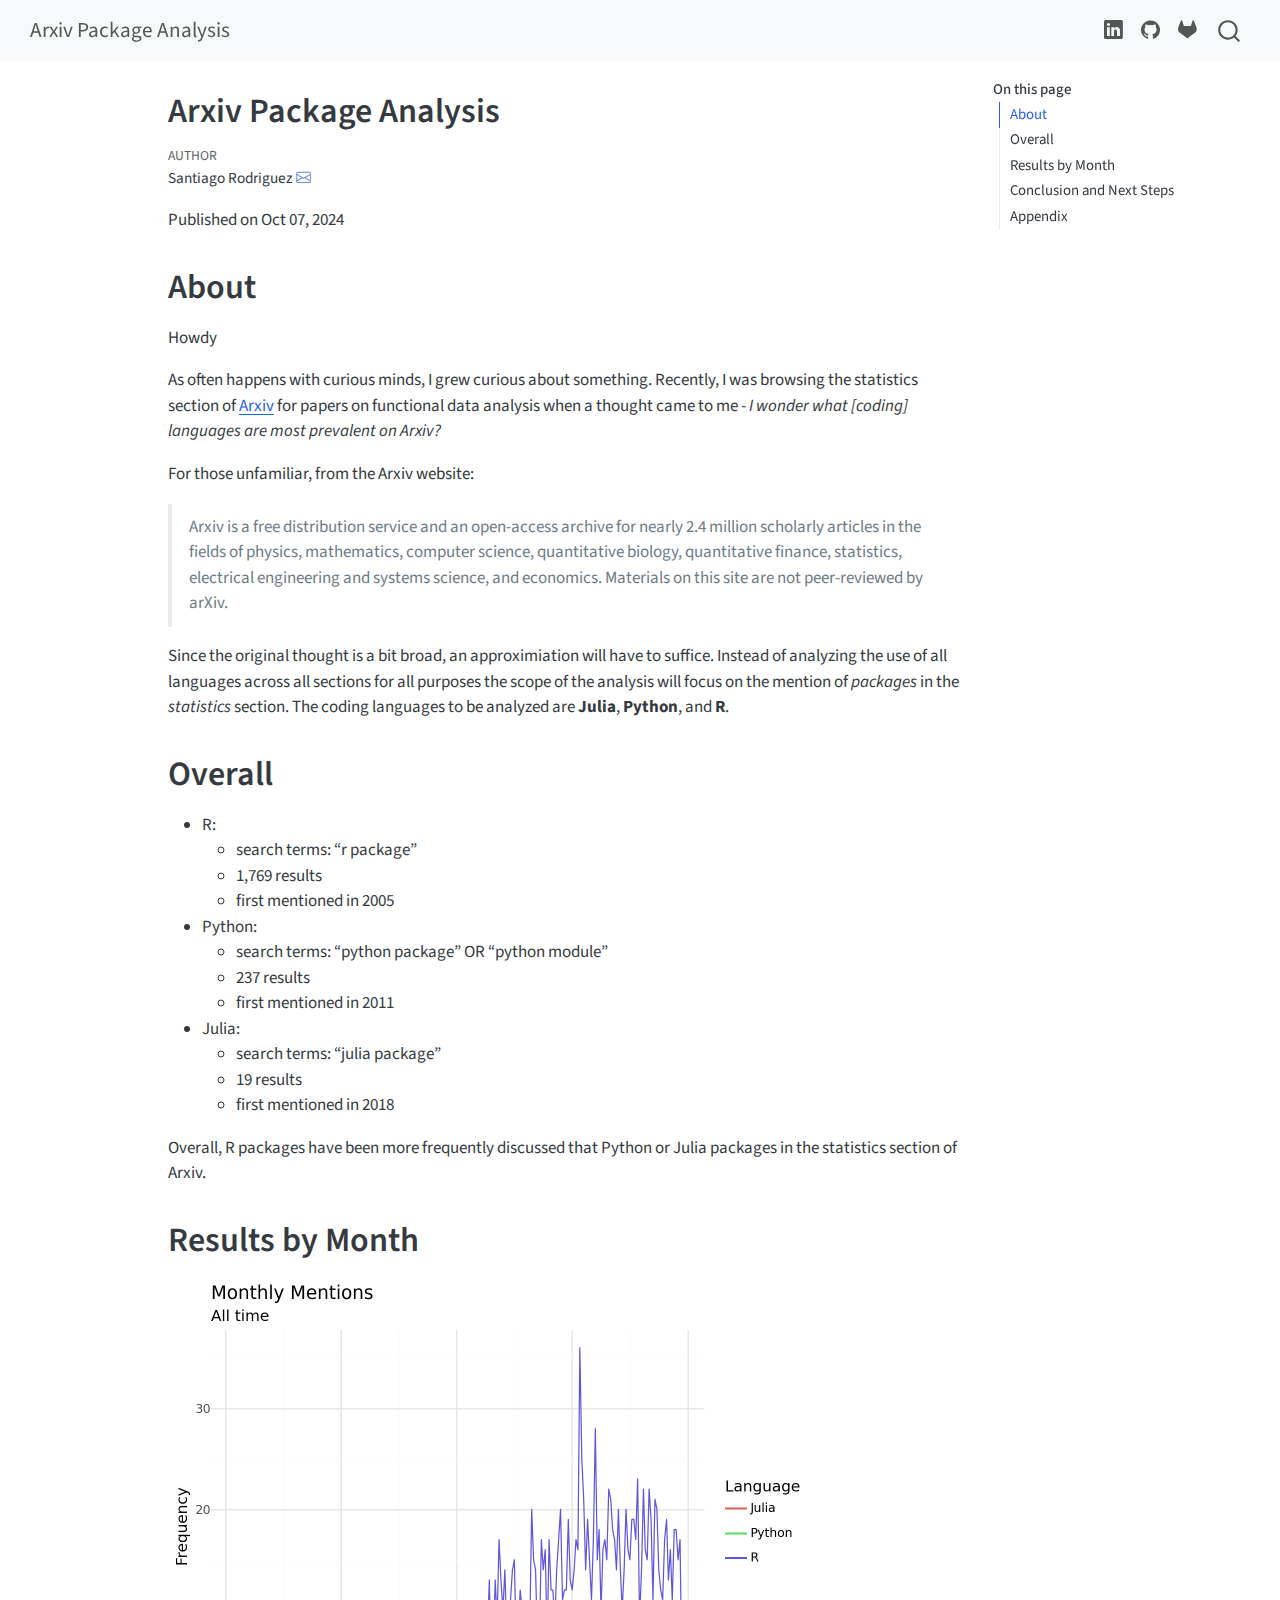
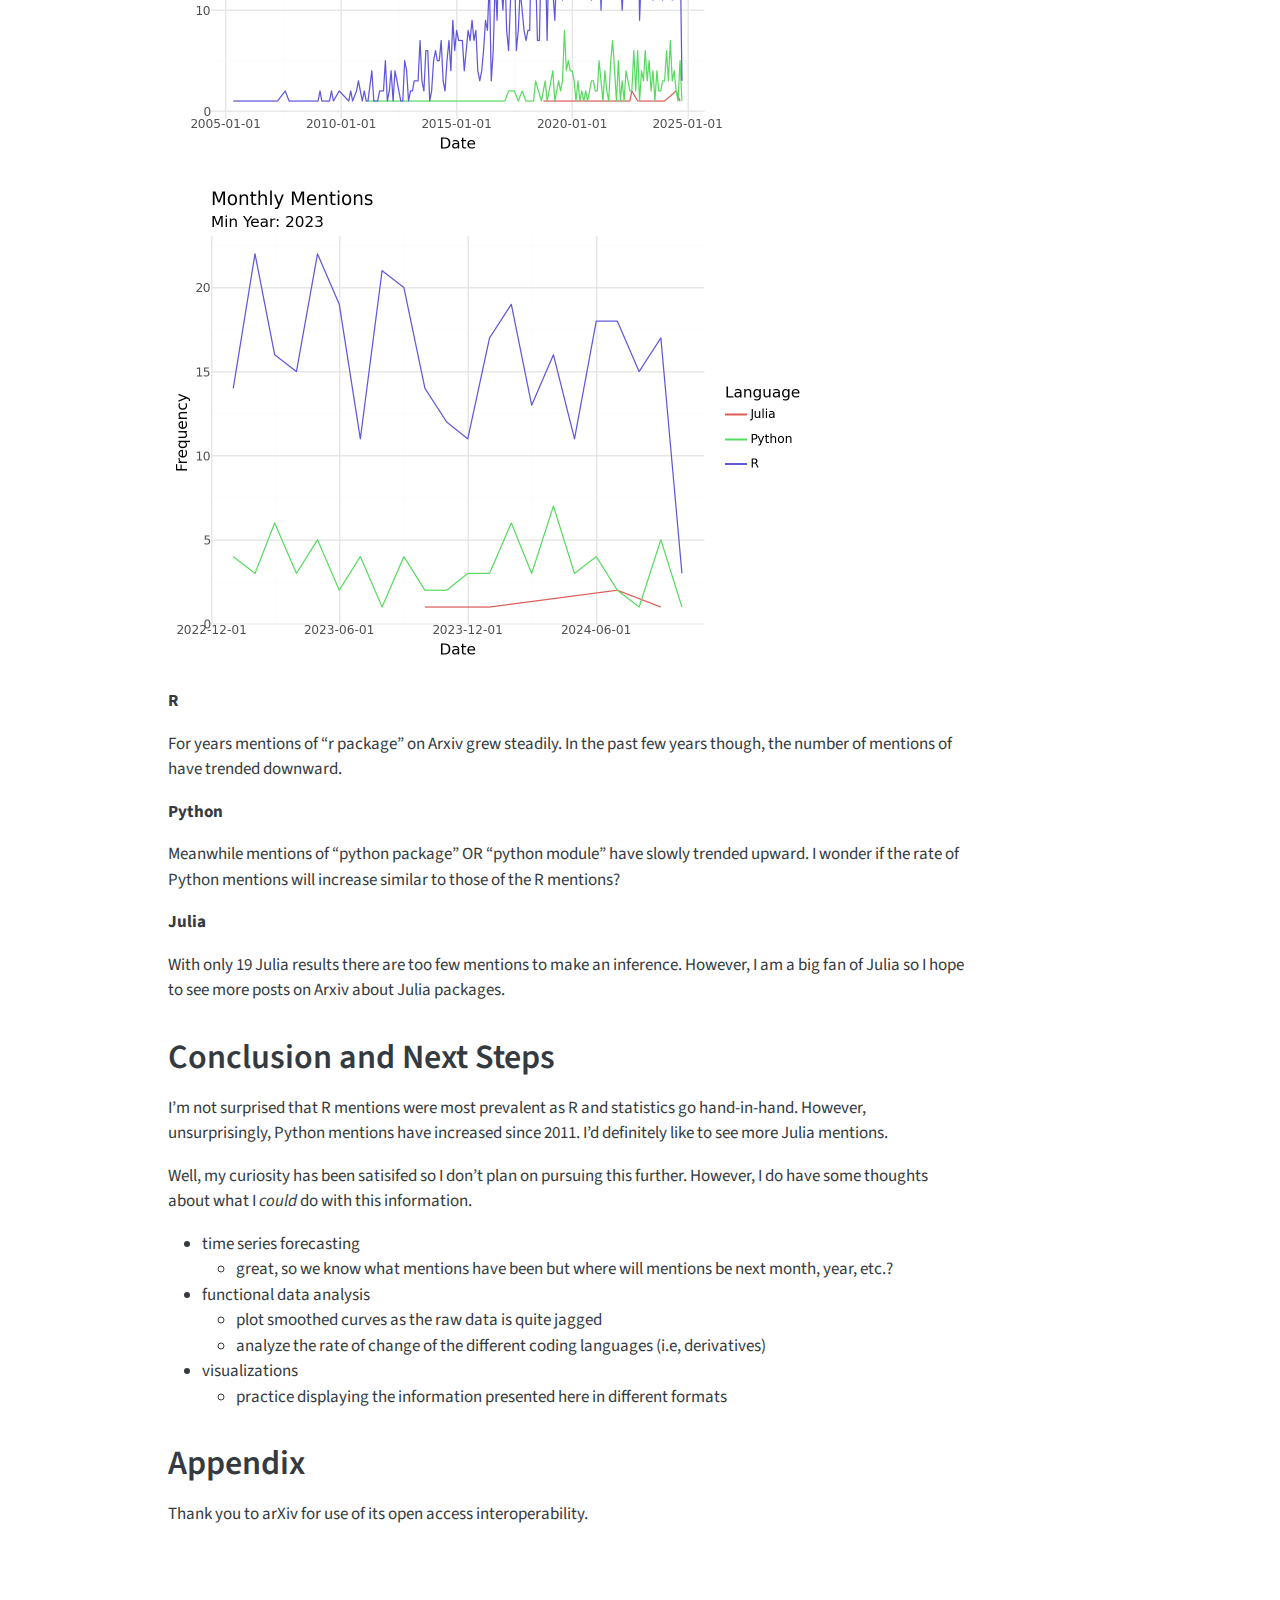
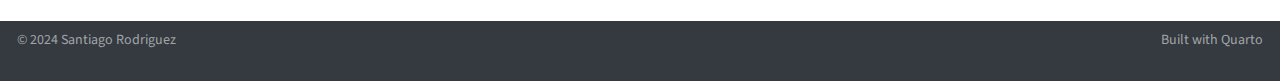
==== commit b9207435: "updated _quarto.yml file with right navbar and copyright; rendered" ====
--- a/docs/index.html
+++ b/docs/index.html
@@ -25,6 +25,7 @@
 
 
 <script src="site_libs/quarto-nav/quarto-nav.js"></script>
+<script src="site_libs/quarto-nav/headroom.min.js"></script>
 <script src="site_libs/clipboard/clipboard.min.js"></script>
 <script src="site_libs/quarto-search/autocomplete.umd.js"></script>
 <script src="site_libs/quarto-search/fuse.min.js"></script>
@@ -40,11 +41,11 @@
 <link href="site_libs/bootstrap/bootstrap-icons.css" rel="stylesheet">
 <link href="site_libs/bootstrap/bootstrap.min.css" rel="stylesheet" id="quarto-bootstrap" data-mode="light">
 <script id="quarto-search-options" type="application/json">{
-  "location": "sidebar",
+  "location": "navbar",
   "copy-button": false,
   "collapse-after": 3,
-  "panel-placement": "start",
-  "type": "textbox",
+  "panel-placement": "end",
+  "type": "overlay",
   "limit": 50,
   "keyboard-shortcut": [
     "f",
@@ -71,11 +72,47 @@
 <link rel="stylesheet" href="styles.css">
 </head>
 
-<body>
+<body class="nav-fixed">
 
 <div id="quarto-search-results"></div>
+  <header id="quarto-header" class="headroom fixed-top">
+    <nav class="navbar navbar-expand-lg " data-bs-theme="dark">
+      <div class="navbar-container container-fluid">
+      <div class="navbar-brand-container mx-auto">
+    <a class="navbar-brand" href="./index.html">
+    <span class="navbar-title">Arxiv Package Analysis</span>
+    </a>
+  </div>
+            <div id="quarto-search" class="" title="Search"></div>
+          <button class="navbar-toggler" type="button" data-bs-toggle="collapse" data-bs-target="#navbarCollapse" aria-controls="navbarCollapse" role="menu" aria-expanded="false" aria-label="Toggle navigation" onclick="if (window.quartoToggleHeadroom) { window.quartoToggleHeadroom(); }">
+  <span class="navbar-toggler-icon"></span>
+</button>
+          <div class="collapse navbar-collapse" id="navbarCollapse">
+            <ul class="navbar-nav navbar-nav-scroll ms-auto">
+  <li class="nav-item compact">
+    <a class="nav-link" href="https://www.linkedin.com/in/santiagorodriguez91/"> <i class="bi bi-linkedin" role="img">
+</i> 
+<span class="menu-text"></span></a>
+  </li>  
+  <li class="nav-item compact">
+    <a class="nav-link" href="https://github.com/SaintRod/"> <i class="bi bi-github" role="img">
+</i> 
+<span class="menu-text"></span></a>
+  </li>  
+  <li class="nav-item compact">
+    <a class="nav-link" href="https://gitlab.com/hail_hydra"> <i class="bi bi-gitlab" role="img">
+</i> 
+<span class="menu-text"></span></a>
+  </li>  
+</ul>
+          </div> <!-- /navcollapse -->
+            <div class="quarto-navbar-tools">
+</div>
+      </div> <!-- /container-fluid -->
+    </nav>
+</header>
 <!-- content -->
-<div id="quarto-content" class="quarto-container page-columns page-rows-contents page-layout-article">
+<div id="quarto-content" class="quarto-container page-columns page-rows-contents page-layout-article page-navbar">
 <!-- sidebar -->
 <!-- margin-sidebar -->
     <div id="quarto-margin-sidebar" class="sidebar margin-sidebar">
@@ -119,7 +156,7 @@
 </header>
 
 
-<p>Published on Sep 08, 2024</p>
+<p>Published on Oct 07, 2024</p>
 <section id="about" class="level1">
 <h1>About</h1>
 <p>Howdy</p>
@@ -136,19 +173,19 @@
 <li>R:
 <ul>
 <li>search terms: “r package”</li>
-<li>1,750 results</li>
+<li>1,769 results</li>
 <li>first mentioned in 2005</li>
 </ul></li>
 <li>Python:
 <ul>
 <li>search terms: “python package” OR “python module”</li>
-<li>231 results</li>
+<li>237 results</li>
 <li>first mentioned in 2011</li>
 </ul></li>
 <li>Julia:
 <ul>
 <li>search terms: “julia package”</li>
-<li>18 results</li>
+<li>19 results</li>
 <li>first mentioned in 2018</li>
 </ul></li>
 </ul>
@@ -156,7 +193,7 @@
 </section>
 <section id="results-by-month" class="level1">
 <h1>Results by Month</h1>
-<div id="711b4d0a" class="cell" data-execution_count="12">
+<div id="786701b7" class="cell" data-execution_count="12">
 <div class="cell-output cell-output-display">
 <div>
 <figure class="figure">
@@ -165,7 +202,7 @@
 </div>
 </div>
 </div>
-<div id="3c7eea06" class="cell" data-execution_count="13">
+<div id="613f1c08" class="cell" data-execution_count="13">
 <div class="cell-output cell-output-display">
 <div>
 <figure class="figure">
@@ -179,7 +216,7 @@
 <p><strong>Python</strong></p>
 <p>Meanwhile mentions of “python package” OR “python module” have slowly trended upward. I wonder if the rate of Python mentions will increase similar to those of the R mentions?</p>
 <p><strong>Julia</strong></p>
-<p>With only 18 Julia results there are too few mentions to make an inference. However, I am a big fan of Julia so I hope to see more posts on Arxiv about Julia packages.</p>
+<p>With only 19 Julia results there are too few mentions to make an inference. However, I am a big fan of Julia so I hope to see more posts on Arxiv about Julia packages.</p>
 </section>
 <section id="conclusion-and-next-steps" class="level1">
 <h1>Conclusion and Next Steps</h1>
@@ -301,7 +338,7 @@
   }
     var localhostRegex = new RegExp(/^(?:http|https):\/\/localhost\:?[0-9]*\//);
     var mailtoRegex = new RegExp(/^mailto:/);
-      var filterRegex = new RegExp('/' + window.location.host + '/');
+      var filterRegex = new RegExp("https:\/\/saintrod\.github\.io\/arxiv_pkg_analysis\/");
     var isInternal = (href) => {
         return filterRegex.test(href) || localhostRegex.test(href) || mailtoRegex.test(href);
     }
@@ -630,6 +667,19 @@
 });
 </script>
 </div> <!-- /content -->
+<footer class="footer">
+  <div class="nav-footer">
+    <div class="nav-footer-left">
+<p>© 2024 Santiago Rodriguez</p>
+</div>   
+    <div class="nav-footer-center">
+      &nbsp;
+    </div>
+    <div class="nav-footer-right">
+<p>Built with Quarto</p>
+</div>
+  </div>
+</footer>
 
 
 
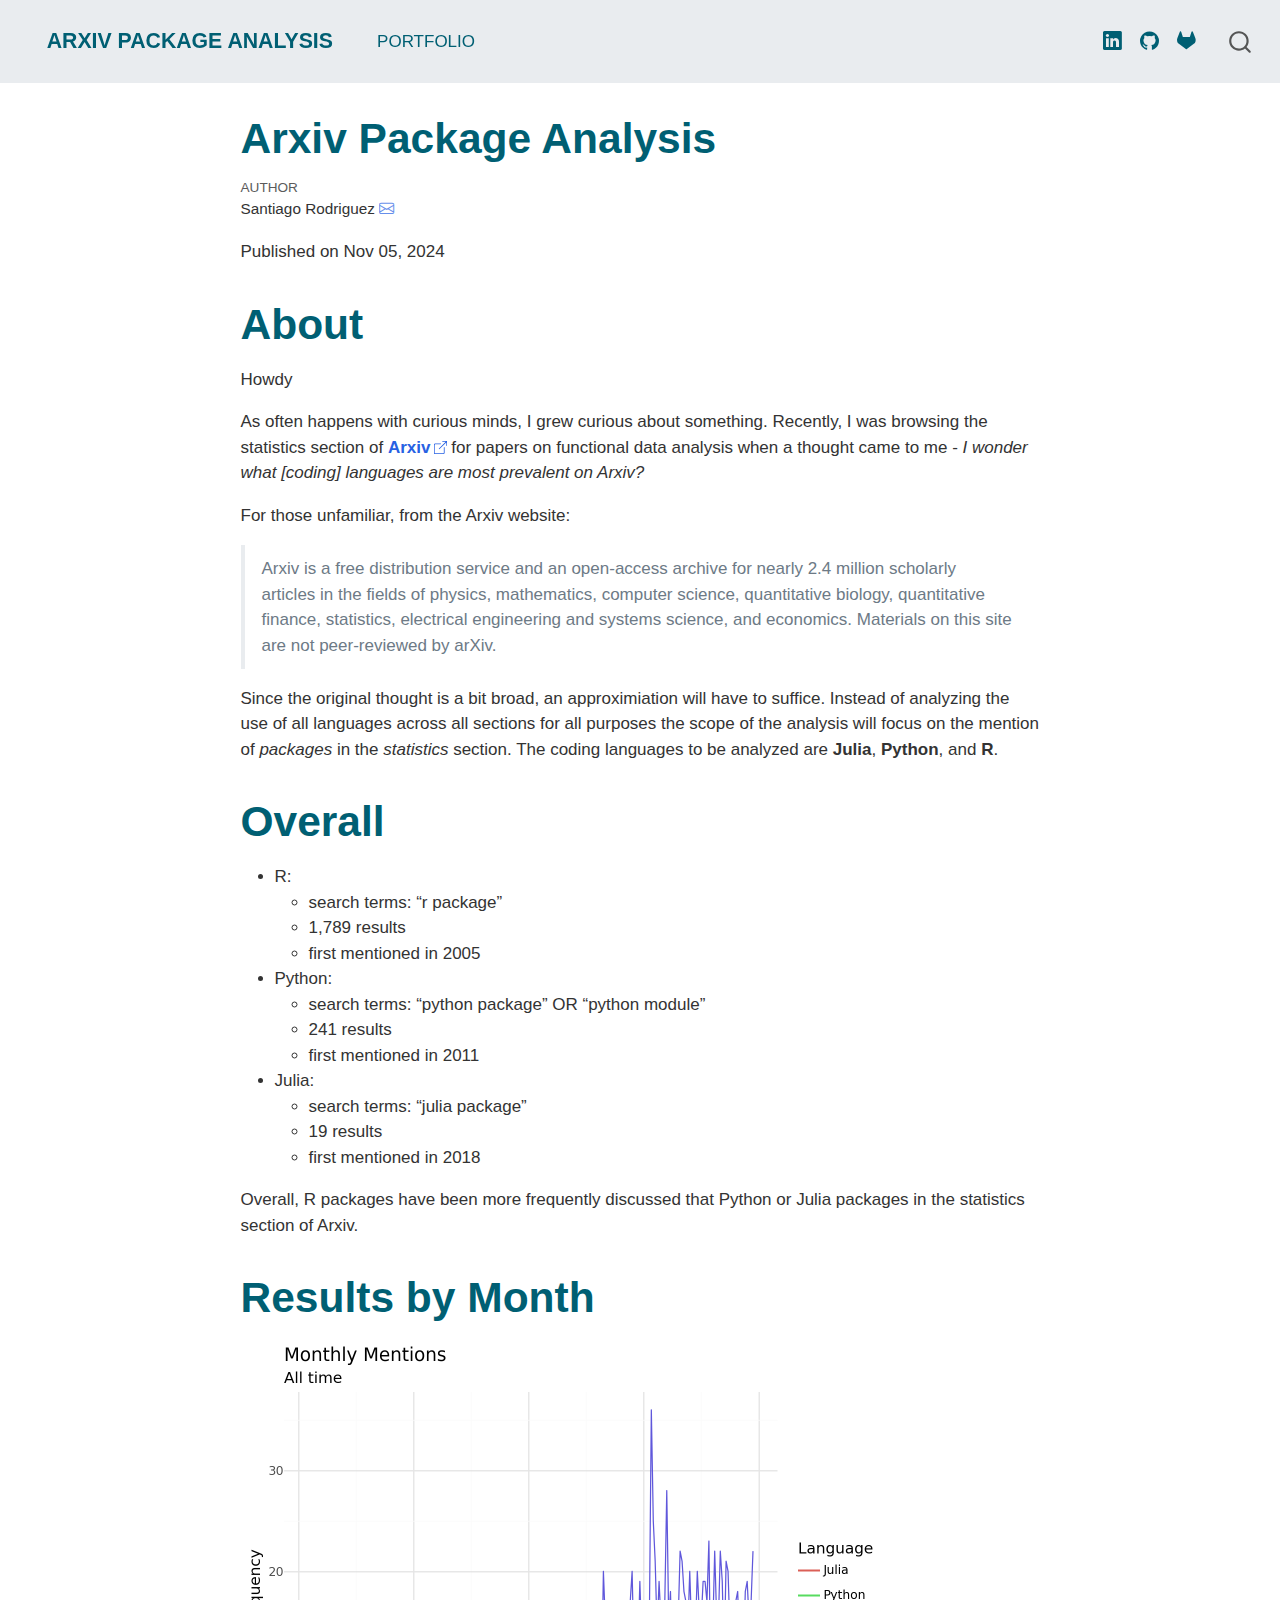
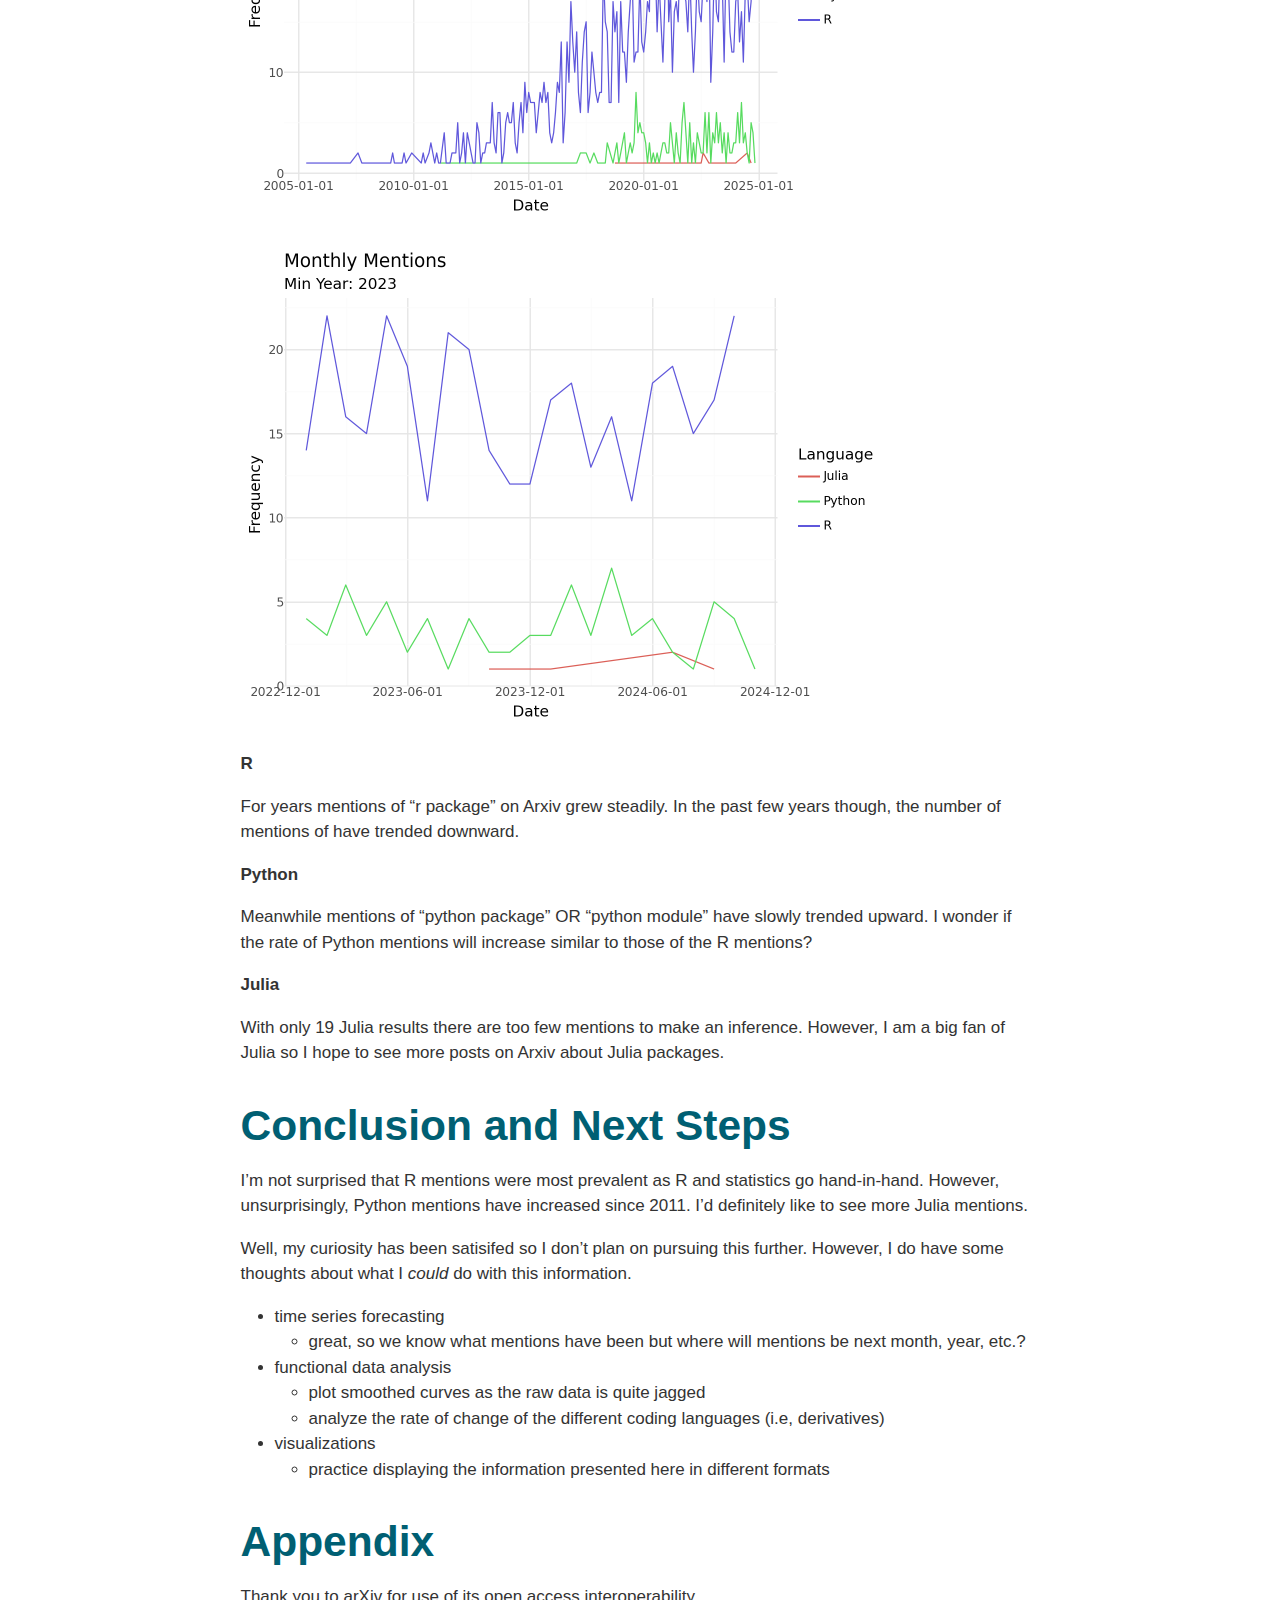
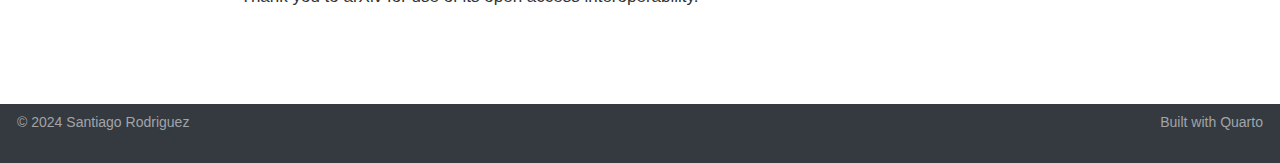
==== commit c127ec6b: "refreshed w/ latest data and updated styling to mirror other works" ====
--- a/docs/index.html
+++ b/docs/index.html
@@ -72,7 +72,7 @@
 <link rel="stylesheet" href="styles.css">
 </head>
 
-<body class="nav-fixed">
+<body class="nav-fixed fullcontent">
 
 <div id="quarto-search-results"></div>
   <header id="quarto-header" class="headroom fixed-top">
@@ -88,6 +88,12 @@
   <span class="navbar-toggler-icon"></span>
 </button>
           <div class="collapse navbar-collapse" id="navbarCollapse">
+            <ul class="navbar-nav navbar-nav-scroll me-auto">
+  <li class="nav-item">
+    <a class="nav-link" href="https://sr-portfolio.thealgo.group"> 
+<span class="menu-text">Portfolio</span></a>
+  </li>  
+</ul>
             <ul class="navbar-nav navbar-nav-scroll ms-auto">
   <li class="nav-item compact">
     <a class="nav-link" href="https://www.linkedin.com/in/santiagorodriguez91/"> <i class="bi bi-linkedin" role="img">
@@ -115,19 +121,7 @@
 <div id="quarto-content" class="quarto-container page-columns page-rows-contents page-layout-article page-navbar">
 <!-- sidebar -->
 <!-- margin-sidebar -->
-    <div id="quarto-margin-sidebar" class="sidebar margin-sidebar">
-        <nav id="TOC" role="doc-toc" class="toc-active">
-    <h2 id="toc-title">On this page</h2>
-   
-  <ul>
-  <li><a href="#about" id="toc-about" class="nav-link active" data-scroll-target="#about">About</a></li>
-  <li><a href="#overall" id="toc-overall" class="nav-link" data-scroll-target="#overall">Overall</a></li>
-  <li><a href="#results-by-month" id="toc-results-by-month" class="nav-link" data-scroll-target="#results-by-month">Results by Month</a></li>
-  <li><a href="#conclusion-and-next-steps" id="toc-conclusion-and-next-steps" class="nav-link" data-scroll-target="#conclusion-and-next-steps">Conclusion and Next Steps</a></li>
-  <li><a href="#appendix" id="toc-appendix" class="nav-link" data-scroll-target="#appendix">Appendix</a></li>
-  </ul>
-</nav>
-    </div>
+    
 <!-- main -->
 <main class="content" id="quarto-document-content">
 
@@ -156,7 +150,7 @@
 </header>
 
 
-<p>Published on Oct 07, 2024</p>
+<p>Published on Nov 05, 2024</p>
 <section id="about" class="level1">
 <h1>About</h1>
 <p>Howdy</p>
@@ -173,13 +167,13 @@
 <li>R:
 <ul>
 <li>search terms: “r package”</li>
-<li>1,769 results</li>
+<li>1,789 results</li>
 <li>first mentioned in 2005</li>
 </ul></li>
 <li>Python:
 <ul>
 <li>search terms: “python package” OR “python module”</li>
-<li>237 results</li>
+<li>241 results</li>
 <li>first mentioned in 2011</li>
 </ul></li>
 <li>Julia:
@@ -193,7 +187,7 @@
 </section>
 <section id="results-by-month" class="level1">
 <h1>Results by Month</h1>
-<div id="786701b7" class="cell" data-execution_count="12">
+<div id="1e9518c7" class="cell" data-execution_count="12">
 <div class="cell-output cell-output-display">
 <div>
 <figure class="figure">
@@ -202,7 +196,7 @@
 </div>
 </div>
 </div>
-<div id="613f1c08" class="cell" data-execution_count="13">
+<div id="1fc75e45" class="cell" data-execution_count="13">
 <div class="cell-output cell-output-display">
 <div>
 <figure class="figure">
@@ -352,6 +346,13 @@
         if (link.dataset.originalHref !== undefined) {
           link.href = link.dataset.originalHref;
         }
+          // target, if specified
+          link.setAttribute("target", "_blank");
+          if (link.getAttribute("rel") === null) {
+            link.setAttribute("rel", "noopener");
+          }
+          // default icon
+          link.classList.add("external");
       }
     }
   function tippyHover(el, contentFn, onTriggerFn, onUntriggerFn) {
--- a/docs/styles.css
+++ b/docs/styles.css
@@ -1 +1,107 @@
 /* css styles */
+/* General font styling */
+body {
+    font-family: 'Helvetica', Arial, sans-serif;
+    background-color: #ffffff;  /* Light background for readability */
+    color: #333333;  /* Dark text for high contrast */
+    line-height: 1.5;
+}
+
+/* Heading styles */
+h1, h2, h3, h4, h5, h6 {
+    font-family: 'Helvetica', sans-serif;
+    color: #005f73;
+    margin-bottom: 1rem;
+}
+
+h1 {
+    font-size: 2.5rem;
+}
+
+h1.title {
+    color: #005f73;
+}
+
+h2 {
+    font-size: 2rem;
+}
+
+h3 {
+    font-size: 1.75rem;
+}
+
+/* Links */
+a {
+    text-decoration: none;
+    font-weight: bold;
+}
+
+a:hover {
+    color: #ca6702;  /* Darker shade on hover */
+    text-decoration: underline;
+}
+
+/* Navigation bar */
+.navbar {
+    background-color: #e9ecef;
+    padding: 1rem;
+}
+
+.navbar a {
+    color: #005f73;
+    padding: 0.5rem 1rem;
+    text-transform: uppercase;
+}
+
+.navbar a:hover {
+    background-color: #94d2bd;
+    color: #fff;
+}
+
+/* Buttons */
+button, .btn {
+    background-color: #005f73;
+    color: white;
+    border-radius: 5px;
+    padding: 0.5rem 1rem;
+    border: none;
+    cursor: pointer;
+}
+
+button:hover, .btn:hover {
+    background-color: #0a9396;
+}
+
+/* Code blocks */
+pre {
+    background-color: #f0f4f8;
+    padding: 1rem;
+    border-radius: 5px;
+    overflow-x: auto;
+    font-size: 0.9rem;
+}
+
+/* Accessibility enhancements */
+button:focus, a:focus {
+    outline: 3px solid #ca6702;
+}
+
+a.skip-link {
+    position: absolute;
+    top: -40px;
+    left: 0;
+    background: #ffffff;
+    color: #005f73;
+    padding: 8px;
+    z-index: 100;
+    transition: top 0.3s;
+}
+
+a.skip-link:focus {
+    top: 0;
+}
+
+.quarto-title-banner {
+    background-color: #ffffff;  /* White background like the body */
+    border: none;               /* Optional: Remove any borders */
+}